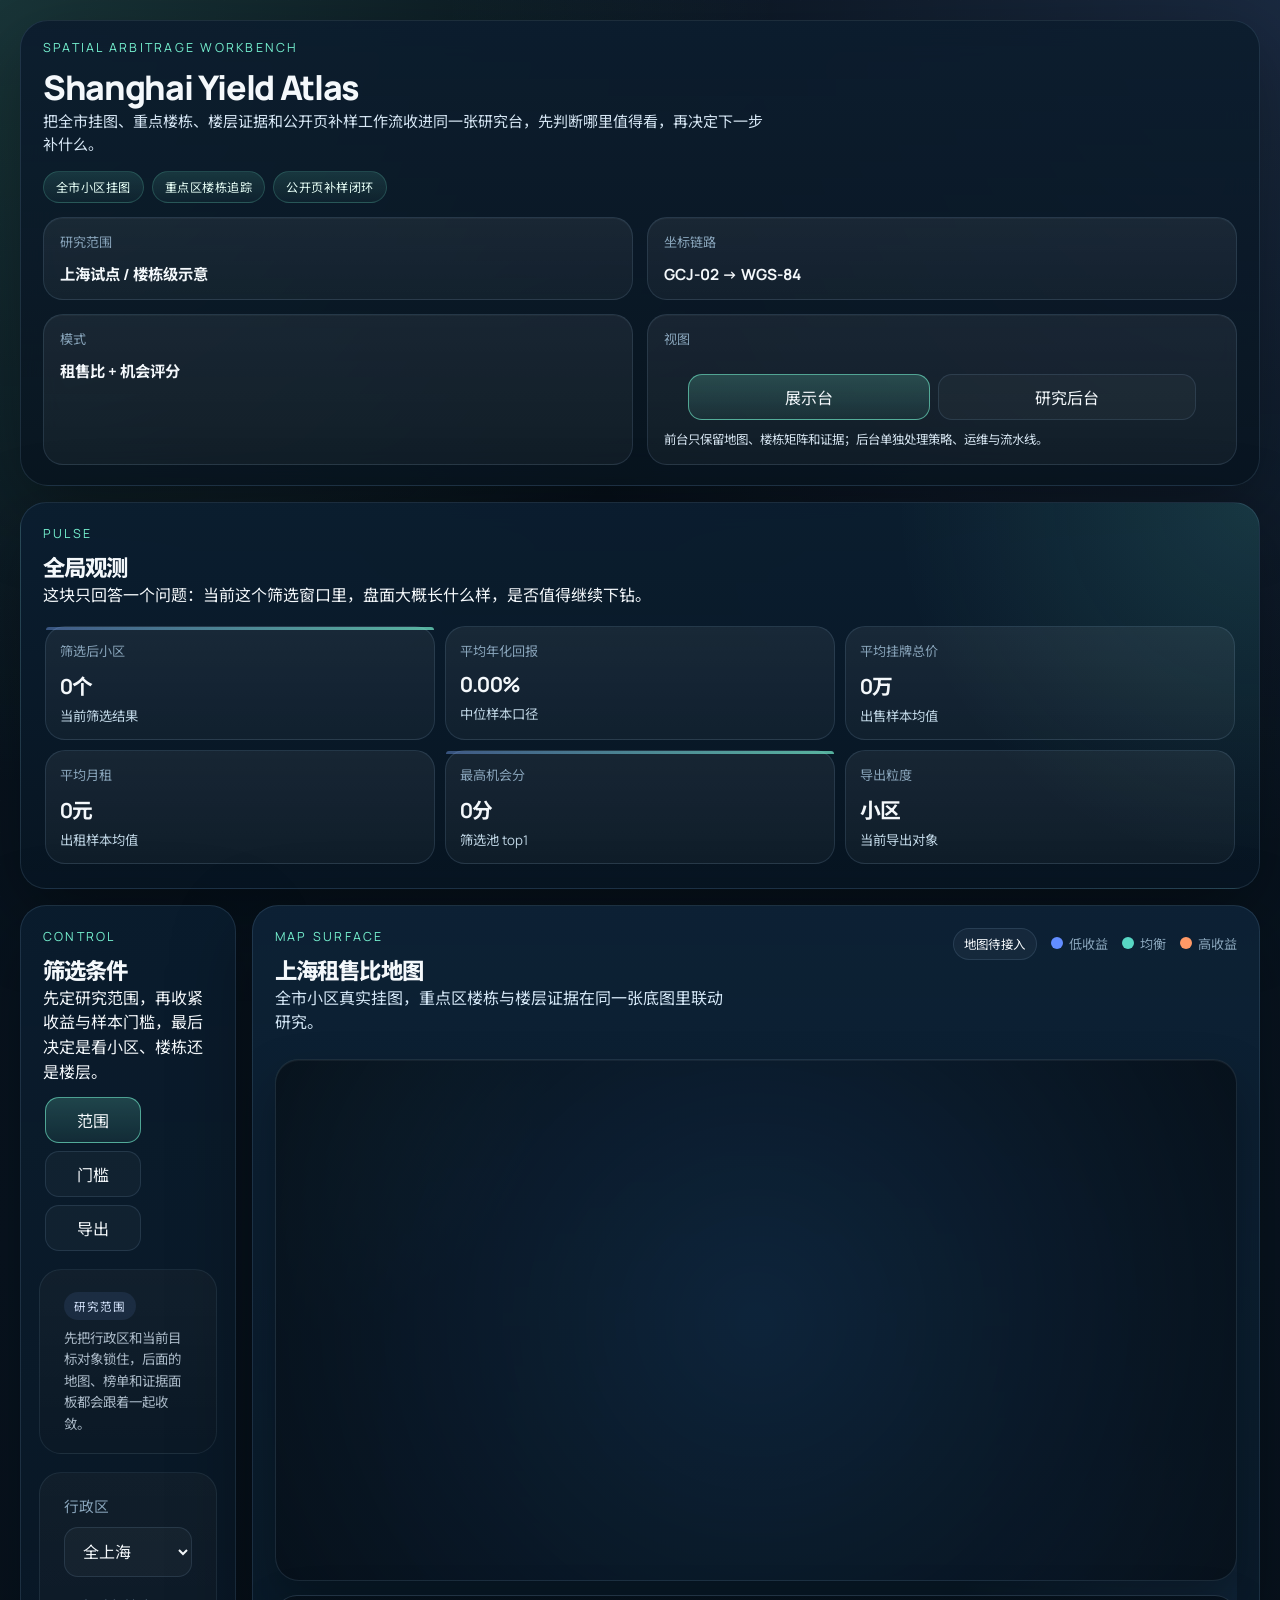
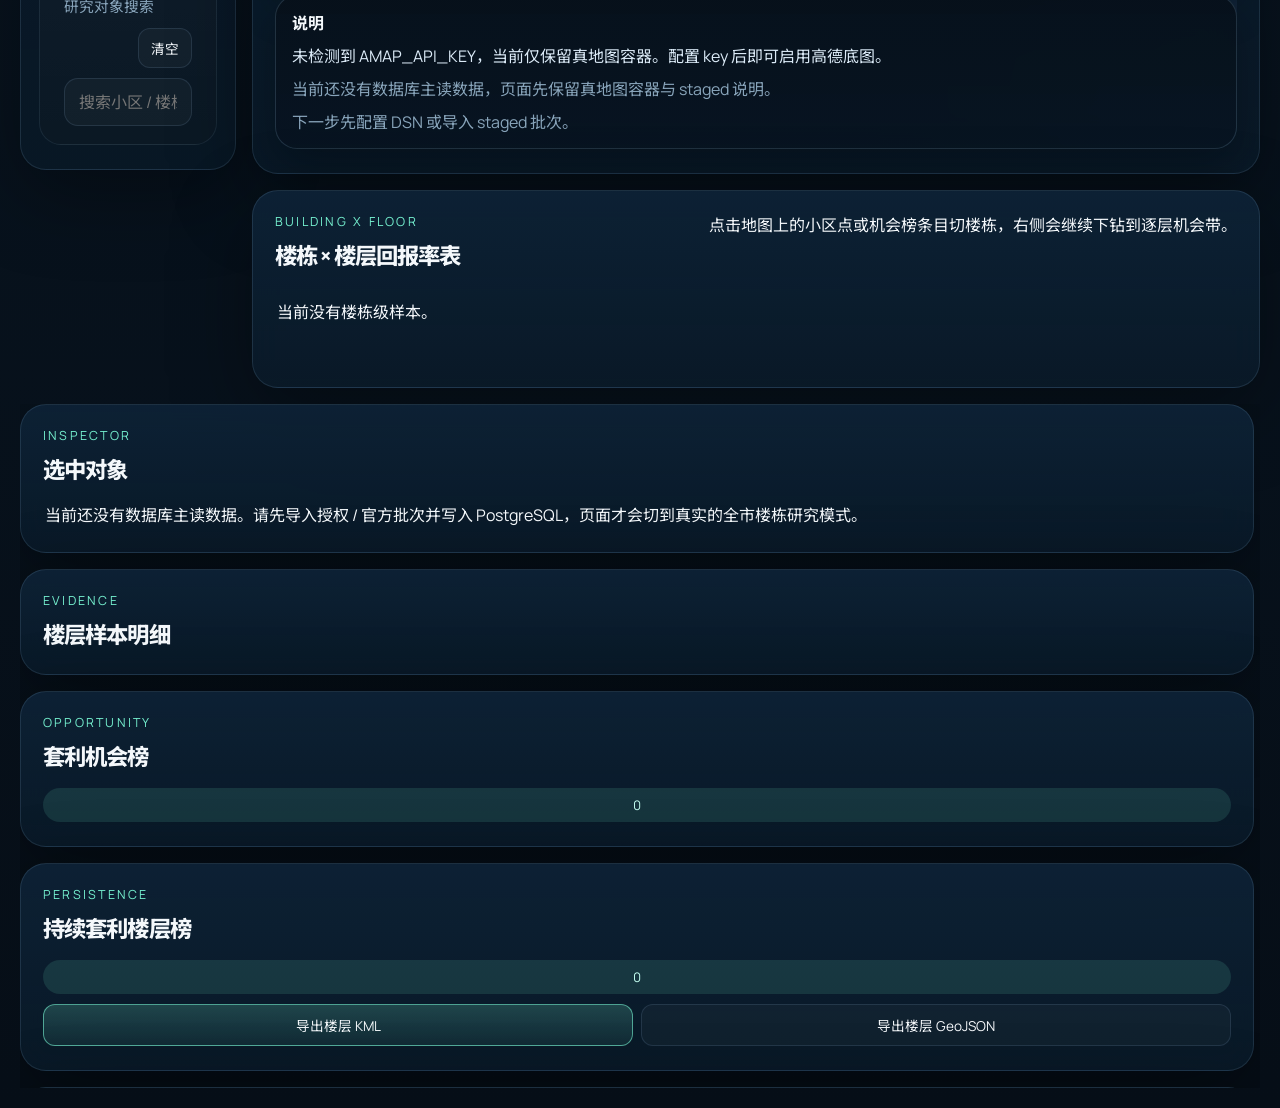
==== frontend/backstage/index.html @ 5b1e67d5 "Merge branch 'feature/phase-8i-data-mode-helpers'" ====
<!DOCTYPE html>
<html lang="zh-CN">
  <head>
    <meta charset="UTF-8" />
    <meta name="viewport" content="width=device-width, initial-scale=1.0" />
    <title>Shanghai Yield Atlas</title>
    <link rel="preconnect" href="https://fonts.googleapis.com" />
    <link rel="preconnect" href="https://fonts.gstatic.com" crossorigin />
    <link
      href="https://fonts.googleapis.com/css2?family=Manrope:wght@400;500;600;700;800&family=Noto+Sans+SC:wght@400;500;700&display=swap"
      rel="stylesheet"
    />
    <link rel="icon" href="/favicon.svg" type="image/svg+xml" />
    <link rel="stylesheet" href="./styles.css" />
  </head>
  <body>
    <div class="app-shell" id="appShell">
      <header class="topbar">
        <div class="topbar-copy">
          <p class="eyebrow">Spatial Arbitrage Workbench</p>
          <h1>Shanghai Yield Atlas</h1>
          <p class="helper-text topbar-lead">把全市挂图、重点楼栋、楼层证据和公开页补样工作流收进同一张研究台，先判断哪里值得看，再决定下一步补什么。</p>
          <div class="topbar-ribbon">
            <span class="topbar-tag">全市小区挂图</span>
            <span class="topbar-tag">重点区楼栋追踪</span>
            <span class="topbar-tag">公开页补样闭环</span>
          </div>
        </div>
        <div class="topbar-meta">
          <div>
            <span class="meta-label">研究范围</span>
            <strong>上海试点 / 楼栋级示意</strong>
          </div>
          <div>
            <span class="meta-label">坐标链路</span>
            <strong>GCJ-02 → WGS-84</strong>
          </div>
          <div>
            <span class="meta-label">模式</span>
            <strong>租售比 + 机会评分</strong>
          </div>
          <div class="topbar-mode-card">
            <span class="meta-label">视图</span>
            <div class="ops-tab-strip workspace-mode-switch" id="workspaceModeSwitch" role="tablist" aria-label="页面视图切换">
              <button type="button" class="segment ops-tab-button is-active" data-workspace-view="frontstage" role="tab" aria-selected="true">
                展示台
              </button>
              <button type="button" class="segment ops-tab-button" data-workspace-view="backstage" role="tab" aria-selected="false">
                研究后台
              </button>
            </div>
            <p class="workspace-mode-helper">前台只保留地图、楼栋矩阵和证据；后台单独处理策略、运维与流水线。</p>
          </div>
        </div>
      </header>

      <div id="globalFeedback" class="ops-feedback global-feedback" aria-live="polite" hidden></div>

      <section id="overviewBand" class="panel metric-strip overview-band">
        <div class="panel-heading">
          <p class="eyebrow">Pulse</p>
          <h2>全局观测</h2>
          <p class="helper-text">这块只回答一个问题：当前这个筛选窗口里，盘面大概长什么样，是否值得继续下钻。</p>
        </div>
        <div class="metric-grid" id="summaryGrid"></div>
      </section>

      <main id="frontstageWorkspace" class="workspace">
        <aside class="sidebar">
          <section class="panel filter-panel">
            <div class="panel-heading">
              <p class="eyebrow">Control</p>
              <h2>筛选条件</h2>
              <p class="helper-text">先定研究范围，再收紧收益与样本门槛，最后决定是看小区、楼栋还是楼层。</p>
            </div>

            <div class="ops-tab-strip filter-tab-strip" id="filterTabs" role="tablist" aria-label="筛选条件分组">
              <button type="button" class="segment ops-tab-button is-active" data-filter-tab="scope" role="tab" aria-selected="true">
                范围
              </button>
              <button type="button" class="segment ops-tab-button" data-filter-tab="threshold" role="tab" aria-selected="false">
                门槛
              </button>
              <button type="button" class="segment ops-tab-button" data-filter-tab="display" role="tab" aria-selected="false">
                导出
              </button>
            </div>

            <div class="filter-panel-content" data-filter-panel="scope">
              <div class="filter-group">
                <div class="filter-group-heading">
                  <span class="filter-group-label">研究范围</span>
                  <p>先把行政区和当前目标对象锁住，后面的地图、榜单和证据面板都会跟着一起收敛。</p>
                </div>
              </div>

              <div class="filter-group">
                <label class="field">
                  <span>行政区</span>
                  <select id="districtFilter" name="district_filter" aria-label="行政区筛选"></select>
                </label>

                <div class="field search-field">
                  <div class="field-header">
                    <span>研究对象搜索</span>
                    <button id="searchClearButton" type="button" class="action compact subtle search-clear">清空</button>
                  </div>
                  <input
                    id="researchSearchInput"
                    type="text"
                    name="research_search"
                    placeholder="搜索小区 / 楼栋 / 楼层 / 采样任务…"
                    autocomplete="off"
                    spellcheck="false"
                    role="combobox"
                    aria-haspopup="listbox"
                    aria-label="研究对象搜索"
                    aria-autocomplete="list"
                    aria-expanded="false"
                    aria-controls="researchSearchResults"
                  />
                  <div id="researchSearchResults" class="search-results" role="listbox" aria-label="研究对象搜索结果"></div>
                </div>
              </div>
            </div>

            <div class="filter-panel-content" data-filter-panel="threshold" hidden>
              <div class="filter-group">
                <div class="filter-group-heading">
                  <span class="filter-group-label">研究门槛</span>
                  <p>用收益、预算和样本量先把盘面压到值得研究的窗口，避免地图和榜单一开始就过载。</p>
                </div>

                <label class="field">
                  <div class="field-header">
                    <span>最低年化回报率</span>
                    <strong id="minYieldValue">0.0%</strong>
                  </div>
                  <input id="minYieldFilter" name="min_yield" type="range" min="0" max="5" step="0.1" value="0" />
                </label>

                <label class="field">
                  <div class="field-header">
                    <span>最高总价预算</span>
                    <strong id="maxBudgetValue">10000 万</strong>
                  </div>
                  <input id="maxBudgetFilter" name="max_budget" type="range" min="300" max="10000" step="50" value="10000" />
                </label>

                <label class="field">
                  <div class="field-header">
                    <span>最小样本量</span>
                    <strong id="minSamplesValue">1 套</strong>
                  </div>
                  <input id="minSamplesFilter" name="min_samples" type="range" min="1" max="60" step="1" value="1" />
                </label>
              </div>
            </div>

            <div class="filter-panel-content" data-filter-panel="display" hidden>
              <div class="filter-group">
                <div class="filter-group-heading">
                  <span class="filter-group-label">展示与导出</span>
                  <p>先切小区、楼栋、楼层粒度，再导出当前研究窗口里的对象给外部巡检或继续分析。</p>
                </div>

                <div class="field segmented">
                  <span>展示粒度</span>
                  <div class="segment-group" id="granularityGroup">
                    <button type="button" class="segment is-active" data-granularity="community" aria-pressed="true">小区</button>
                    <button type="button" class="segment" data-granularity="building" aria-pressed="false">楼栋</button>
                    <button type="button" class="segment" data-granularity="floor" aria-pressed="false">楼层</button>
                  </div>
                </div>

                <div class="action-row">
                  <button id="exportKmlButton" type="button" class="action primary">导出 KML 草稿</button>
                  <button id="exportGeoJsonButton" type="button" class="action">导出 GeoJSON</button>
                </div>
              </div>
            </div>
          </section>
        </aside>

        <section class="main-column">
          <section class="panel map-panel">
            <div class="panel-heading split">
              <div>
                <p class="eyebrow">Map Surface</p>
                <h2>上海租售比地图</h2>
                <p class="helper-text map-lead">全市小区真实挂图，重点区楼栋与楼层证据在同一张底图里联动研究。</p>
              </div>
              <div class="legend">
                <span id="mapModeBadge" class="map-mode-badge">地图初始化中</span>
                <span><i class="legend-chip low"></i>低收益</span>
                <span><i class="legend-chip mid"></i>均衡</span>
                <span><i class="legend-chip high"></i>高收益</span>
              </div>
            </div>

            <div class="map-frame">
              <div id="amapContainer" class="amap-container" role="region" aria-label="Amap live map" aria-describedby="mapNote" aria-busy="true"></div>
              <div id="mapWaypointBadge" class="map-waypoint-badge is-hidden" aria-live="polite"></div>

              <div class="floating-note" id="mapNote">
                <strong>说明</strong>
                <p>地图正在初始化高德底图，当前重点展示区级筛选、小区打点与楼栋下钻关系。</p>
              </div>
            </div>
          </section>

          <section class="panel matrix-panel">
            <div class="panel-heading split">
              <div>
                <p class="eyebrow">Building x Floor</p>
                <h2 id="matrixTitle">楼栋 × 楼层回报率表</h2>
              </div>
              <p class="helper-text">点击地图上的小区点或机会榜条目切楼栋，右侧会继续下钻到逐层机会带。</p>
            </div>
            <div id="matrixTable" class="matrix-table"></div>
          </section>
        </section>

        <aside class="inspector">
          <section class="panel detail-panel inspector-panel" data-inspector-panel="detail">
            <div class="panel-heading split">
              <div>
                <p class="eyebrow">Inspector</p>
                <h2>选中对象</h2>
              </div>
              <button
                type="button"
                class="panel-toggle"
                data-inspector-toggle="detail"
                aria-expanded="true"
                aria-controls="detailCard"
              >
                收起
              </button>
            </div>
            <div id="detailCard" class="detail-card panel-body"></div>
          </section>

          <section class="panel evidence-panel inspector-panel" data-inspector-panel="evidence">
            <div class="panel-heading split">
              <div>
                <p class="eyebrow">Evidence</p>
                <h2>楼层样本明细</h2>
              </div>
              <button
                type="button"
                class="panel-toggle"
                data-inspector-toggle="evidence"
                aria-expanded="false"
                aria-controls="floorEvidence"
              >
                展开
              </button>
            </div>
            <div id="floorEvidence" class="evidence-list panel-body"></div>
          </section>

          <section class="panel ranking-panel inspector-panel" data-inspector-panel="opportunity">
            <div class="panel-heading split">
              <div>
                <p class="eyebrow">Opportunity</p>
                <h2>套利机会榜</h2>
              </div>
              <div class="panel-heading-actions">
                <span id="rankingCount" class="badge"></span>
                <button
                  type="button"
                  class="panel-toggle"
                  data-inspector-toggle="opportunity"
                  aria-expanded="false"
                  aria-controls="rankingList"
                >
                  展开
                </button>
              </div>
            </div>
            <div id="rankingList" class="ranking-list panel-body"></div>
          </section>

          <section class="panel ranking-panel inspector-panel" data-inspector-panel="persistence">
            <div class="panel-heading split">
              <div>
                <p class="eyebrow">Persistence</p>
                <h2>持续套利楼层榜</h2>
              </div>
              <div class="panel-heading-actions">
                <span id="floorWatchlistCount" class="badge"></span>
                <div class="action-row compact">
                  <button id="exportFloorWatchlistKmlButton" type="button" class="action compact primary">导出楼层 KML</button>
                  <button id="exportFloorWatchlistGeoJsonButton" type="button" class="action compact">导出楼层 GeoJSON</button>
                </div>
                <button
                  type="button"
                  class="panel-toggle"
                  data-inspector-toggle="persistence"
                  aria-expanded="false"
                  aria-controls="floorWatchlist"
                >
                  展开
                </button>
              </div>
            </div>
            <div id="floorWatchlist" class="ranking-list panel-body"></div>
          </section>

          <section class="panel ranking-panel inspector-panel" data-inspector-panel="geo">
            <div class="panel-heading split">
              <div>
                <p class="eyebrow">Geo Ops</p>
                <h2>几何补采优先级榜</h2>
              </div>
              <div class="panel-heading-actions">
                <span id="geoTaskWatchlistCount" class="badge"></span>
                <div class="action-row compact">
                  <button id="exportGeoTaskWatchlistGeoJsonButton" type="button" class="action compact primary">导出补采 GeoJSON</button>
                  <button id="exportGeoTaskWatchlistCsvButton" type="button" class="action compact">导出补采 CSV</button>
                </div>
                <button
                  type="button"
                  class="panel-toggle"
                  data-inspector-toggle="geo"
                  aria-expanded="false"
                  aria-controls="geoTaskWatchlist"
                >
                  展开
                </button>
              </div>
            </div>
            <div id="geoTaskWatchlist" class="ranking-list panel-body"></div>
          </section>

          <section class="panel ranking-panel inspector-panel" data-inspector-panel="sampling">
            <div class="panel-heading split">
              <div>
                <p class="eyebrow">Sampling</p>
                <h2>公开页面采样任务包</h2>
              </div>
              <div class="panel-heading-actions">
                <span id="browserSamplingPackCount" class="badge"></span>
                <div class="action-row compact">
                  <button id="exportBrowserSamplingPackCsvButton" type="button" class="action compact primary">导出采样 CSV</button>
                </div>
                <button
                  type="button"
                  class="panel-toggle"
                  data-inspector-toggle="sampling"
                  aria-expanded="false"
                  aria-controls="browserSamplingPack"
                >
                  展开
                </button>
              </div>
            </div>
            <div id="browserSamplingPack" class="ranking-list panel-body"></div>
          </section>
        </aside>
      </main>

      <section id="backstageWorkspace" class="research-grid" hidden>
        <div class="research-backstage-controls">
          <div class="research-backstage-copy">
            <div class="research-section-label">研究后场</div>
            <p class="helper-text research-helper">这里现在是独立 backstage 视图，可以直接深链打开；前台展示页不再继续挂着整段后台内容。</p>
          </div>
          <div class="ops-tab-strip research-backstage-tabs" id="researchBackstageTabs" role="tablist" aria-label="研究后场模块">
            <button type="button" class="segment ops-tab-button is-active" data-research-backstage-tab="strategy" role="tab" aria-selected="true">
              策略
            </button>
            <button type="button" class="segment ops-tab-button" data-research-backstage-tab="operations" role="tab" aria-selected="false">
              Ops
            </button>
            <button type="button" class="segment ops-tab-button" data-research-backstage-tab="pipeline" role="tab" aria-selected="false">
              流水线
            </button>
            <button type="button" class="segment ops-tab-button" data-research-backstage-tab="schema" role="tab" aria-selected="false">
              存储
            </button>
          </div>
        </div>

        <section class="panel strategy-panel" data-research-panel="strategy">
          <div class="panel-heading">
            <p class="eyebrow">Stack</p>
            <h2>地图与数据策略</h2>
            <p class="helper-text research-helper">先看底层地图栈、坐标策略和数据接入优先级，再决定今天的研究动作落在哪条链路上。</p>
          </div>
          <div class="research-group">
            <div class="research-section-label">工作底座</div>
            <div id="strategyPanel" class="strategy-list"></div>
          </div>
          <div class="research-group">
            <div class="research-section-label">接入源</div>
            <div id="dataSourceList" class="source-list"></div>
          </div>
        </section>

          <section class="panel operations-panel" data-research-panel="operations" hidden>
            <div class="panel-heading">
              <p class="eyebrow">Ops</p>
              <h2>数据接入与地址标准化</h2>
              <p class="helper-text research-helper">这里是研究后场：先看系统状态，再决定是补主档、补样本、补几何，还是直接处理采样 attention。</p>
          </div>
          <div class="research-group">
            <div class="research-section-label">运行总览</div>
            <div id="opsSummary" class="ops-summary"></div>
          </div>
          <div class="research-group">
            <div class="research-section-label">批次与快照</div>
            <div class="ops-tab-strip" id="operationsHistoryTabs" role="tablist" aria-label="批次与快照类型">
              <button type="button" class="segment ops-tab-button is-active" data-ops-history-tab="reference" role="tab" aria-selected="true">
                Reference
              </button>
              <button type="button" class="segment ops-tab-button" data-ops-history-tab="import" role="tab" aria-selected="false">
                Import
              </button>
              <button type="button" class="segment ops-tab-button" data-ops-history-tab="metrics" role="tab" aria-selected="false">
                Metrics
              </button>
              <button type="button" class="segment ops-tab-button" data-ops-history-tab="geo" role="tab" aria-selected="false">
                Geo
              </button>
            </div>
            <div class="ops-tab-panel" data-ops-history-panel="reference">
              <div id="referenceRunList" class="import-run-list"></div>
            </div>
            <div class="ops-tab-panel" data-ops-history-panel="import" hidden>
              <div id="importRunList" class="import-run-list"></div>
            </div>
            <div class="ops-tab-panel" data-ops-history-panel="metrics" hidden>
              <div id="metricsRunList" class="import-run-list"></div>
            </div>
            <div class="ops-tab-panel" data-ops-history-panel="geo" hidden>
              <div id="geoAssetRunList" class="import-run-list"></div>
            </div>
          </div>
          <div class="research-group">
            <div class="research-section-label">运行细节</div>
            <div class="ops-tab-strip ops-tab-strip--subsection" id="operationsDetailTabs" role="tablist" aria-label="运行细节类型">
              <button type="button" class="segment ops-tab-button is-active" data-ops-detail-tab="geo" role="tab" aria-selected="true">
                Geo Detail
              </button>
              <button type="button" class="segment ops-tab-button" data-ops-detail-tab="import" role="tab" aria-selected="false">
                Import Detail
              </button>
              <button type="button" class="segment ops-tab-button" data-ops-detail-tab="sources" role="tab" aria-selected="false">
                Sources
              </button>
            </div>
            <div class="ops-tab-panel ops-tab-panel--detail" data-ops-detail-panel="geo">
              <div id="geoAssetRunDetail" class="import-run-detail"></div>
            </div>
            <div class="ops-tab-panel ops-tab-panel--detail" data-ops-detail-panel="import" hidden>
              <div id="importRunDetail" class="import-run-detail"></div>
            </div>
            <div class="ops-tab-panel ops-tab-panel--detail" data-ops-detail-panel="sources" hidden>
              <div id="sourceHealthList" class="source-list"></div>
            </div>
          </div>
          <div class="research-group">
            <div class="research-section-label">采样与质量</div>
            <div class="ops-tab-strip ops-tab-strip--subsection" id="operationsQualityTabs" role="tablist" aria-label="采样与质量类型">
              <button type="button" class="segment ops-tab-button is-active" data-ops-quality-tab="workbench" role="tab" aria-selected="true">
                Workbench
              </button>
              <button type="button" class="segment ops-tab-button" data-ops-quality-tab="coverage" role="tab" aria-selected="false">
                Coverage
              </button>
              <button type="button" class="segment ops-tab-button" data-ops-quality-tab="queue" role="tab" aria-selected="false">
                Review Queue
              </button>
              <button type="button" class="segment ops-tab-button" data-ops-quality-tab="anchor" role="tab" aria-selected="false">
                Anchor Watch
              </button>
            </div>
            <div class="ops-tab-panel ops-tab-panel--quality" data-ops-quality-panel="workbench">
              <div id="browserSamplingWorkbench" class="import-run-detail"></div>
            </div>
            <div class="ops-tab-panel ops-tab-panel--quality" data-ops-quality-panel="coverage" hidden>
              <div id="browserSamplingCoverageBoard" class="import-run-detail"></div>
            </div>
            <div class="ops-tab-panel ops-tab-panel--quality" data-ops-quality-panel="queue" hidden>
              <div id="addressQueueList" class="queue-list"></div>
            </div>
            <div class="ops-tab-panel ops-tab-panel--quality" data-ops-quality-panel="anchor" hidden>
              <div id="anchorWatchlist" class="queue-list"></div>
            </div>
          </div>
        </section>

        <section class="panel pipeline-panel" data-research-panel="pipeline" hidden>
          <div class="panel-heading">
            <p class="eyebrow">Architecture</p>
            <h2>采集与清洗链路</h2>
            <p class="helper-text research-helper">把“公开页采样 → 标准化 → 去重 → 空间挂载 → 指标快照”这条生产线压成一条可读的研究流水线。</p>
          </div>
          <div id="pipeline" class="pipeline"></div>
        </section>

        <section class="panel schema-panel" data-research-panel="schema" hidden>
          <div class="panel-heading">
            <p class="eyebrow">Storage</p>
            <h2>核心表设计</h2>
            <p class="helper-text research-helper">下面是持久层骨架，主要用来判断现在的研究信号最终该沉到哪张表里。</p>
          </div>
          <div id="schemaList" class="schema-list"></div>
        </section>
      </section>
    </div>

    <script src="./data/fallbacks.js"></script>
    <script src="./data/constants.js"></script>
    <script src="./data/dom.js"></script>
    <script src="./lib/format.js"></script>
    <script src="./lib/geometry.js"></script>
    <script src="./lib/util.js"></script>
    <script src="./lib/routing.js"></script>
    <script src="./lib/hydrate.js"></script>
    <script src="./lib/data-mode.js"></script>
    <script src="./lib/run-selection.js"></script>
    <script src="./lib/fallback-builders.js"></script>
    <script src="./app.js"></script>
  </body>
</html>
---- frontend/backstage/styles.css ----
:root {
  --bg: #07131f;
  --bg-soft: rgba(9, 23, 36, 0.78);
  --panel: rgba(10, 27, 42, 0.82);
  --panel-strong: rgba(13, 34, 54, 0.95);
  --line: rgba(151, 191, 226, 0.14);
  --line-strong: rgba(151, 191, 226, 0.26);
  --text: #f4f8fb;
  --muted: #88a4ba;
  --accent: #75f0cf;
  --accent-2: #7ca8ff;
  --warning: #ffbf69;
  --danger: #ff6b6b;
  --shadow: 0 24px 80px rgba(0, 0, 0, 0.34);
  --focus-ring: rgba(117, 240, 207, 0.95);
  color-scheme: dark;
}

* {
  box-sizing: border-box;
}

html,
body {
  margin: 0;
  min-height: 100%;
  background:
    radial-gradient(circle at top left, rgba(117, 240, 207, 0.16), transparent 26%),
    radial-gradient(circle at top right, rgba(124, 168, 255, 0.16), transparent 28%),
    linear-gradient(180deg, #07111b 0%, #081420 46%, #060e17 100%);
  color: var(--text);
  font-family: "Manrope", "Noto Sans SC", sans-serif;
}

body::before {
  position: fixed;
  inset: 0;
  background-image:
    linear-gradient(rgba(255, 255, 255, 0.02) 1px, transparent 1px),
    linear-gradient(90deg, rgba(255, 255, 255, 0.02) 1px, transparent 1px);
  background-size: 32px 32px;
  content: "";
  pointer-events: none;
  opacity: 0.35;
}

button,
input,
select,
textarea {
  font: inherit;
  -webkit-tap-highlight-color: rgba(117, 240, 207, 0.18);
}

button,
.segment,
.action,
.panel-toggle,
.search-result-item,
.floor-chip {
  touch-action: manipulation;
}

.app-shell {
  width: min(1680px, calc(100vw - 40px));
  margin: 20px auto;
}

.global-feedback {
  margin-top: 14px;
}

.topbar {
  display: grid;
  grid-template-columns: minmax(0, 1.52fr) repeat(4, minmax(136px, 0.38fr));
  align-items: stretch;
  gap: 14px;
  padding: 18px 22px 20px;
  border: 1px solid var(--line);
  border-radius: 28px;
  background: linear-gradient(180deg, rgba(12, 29, 46, 0.95), rgba(8, 20, 31, 0.84));
  backdrop-filter: blur(18px);
  box-shadow: var(--shadow);
}

.topbar-copy {
  display: flex;
  flex-direction: column;
  justify-content: center;
  min-width: 0;
  min-height: 146px;
}

.topbar h1,
.panel h2 {
  margin: 0;
  font-weight: 800;
  letter-spacing: -0.04em;
  text-wrap: balance;
}

.topbar h1 {
  font-size: clamp(1.92rem, 2.65vw, 3rem);
}

.topbar-lead {
  max-width: 720px;
  margin-top: 10px;
  color: #d7e7f5;
  font-size: 0.94rem;
  line-height: 1.62;
}

.topbar-ribbon {
  display: flex;
  flex-wrap: wrap;
  gap: 8px;
  margin-top: 14px;
}

.topbar-tag {
  display: inline-flex;
  align-items: center;
  min-height: 32px;
  padding: 0 12px;
  border: 1px solid rgba(117, 240, 207, 0.18);
  border-radius: 999px;
  background: linear-gradient(180deg, rgba(117, 240, 207, 0.13), rgba(117, 240, 207, 0.04));
  color: #e7fff7;
  font-size: 0.76rem;
  letter-spacing: 0.04em;
}

.eyebrow {
  margin: 0 0 8px;
  color: var(--accent);
  font-size: 0.78rem;
  letter-spacing: 0.18em;
  text-transform: uppercase;
}

.topbar-meta {
  display: contents;
}

.topbar-meta > div {
  display: flex;
  flex-direction: column;
  justify-content: flex-start;
  gap: 10px;
  min-width: 0;
  min-height: 102px;
  padding: 14px 16px;
  border: 1px solid rgba(151, 191, 226, 0.14);
  border-radius: 20px;
  background:
    linear-gradient(180deg, rgba(255, 255, 255, 0.045), rgba(255, 255, 255, 0.02)),
    rgba(255, 255, 255, 0.02);
  box-shadow: inset 0 1px 0 rgba(255, 255, 255, 0.03);
}

.topbar-mode-card {
  gap: 12px;
}

.topbar-meta > div strong {
  display: block;
  font-size: 0.96rem;
  line-height: 1.35;
}

.meta-label {
  display: block;
  margin-bottom: 4px;
  color: var(--muted);
  font-size: 0.82rem;
}

.workspace-mode-switch {
  padding: 0;
  gap: 8px;
}

.workspace-mode-switch .ops-tab-button {
  flex: 1 1 auto;
  min-height: 40px;
}

.workspace-mode-helper {
  margin: 0;
  color: #d5e4f0;
  font-size: 0.78rem;
  line-height: 1.55;
}

.overview-band {
  margin-top: 16px;
  padding-bottom: 24px;
}

.overview-band .panel-heading {
  padding-bottom: 0;
}

.overview-band .metric-grid {
  grid-template-columns: repeat(auto-fit, minmax(148px, 1fr));
}

.overview-band[hidden],
.workspace[hidden],
.research-grid[hidden] {
  display: none !important;
}

.workspace {
  display: grid;
  grid-template-columns: 228px minmax(0, 1fr) 312px;
  gap: 16px;
  margin-top: 16px;
  align-items: start;
}

.sidebar,
.inspector,
.main-column {
  display: flex;
  flex-direction: column;
  gap: 16px;
  min-width: 0;
}

.sidebar {
  position: static;
  height: auto;
  overflow: visible;
  padding-right: 0;
  gap: 0;
}

.inspector {
  position: static;
  height: auto;
  overflow: visible;
  padding-right: 0;
}

.panel {
  position: relative;
  border: 1px solid var(--line);
  border-radius: 26px;
  background: linear-gradient(180deg, var(--panel-strong), var(--panel));
  backdrop-filter: blur(16px);
  box-shadow: var(--shadow);
  overflow: visible;
}

.panel-heading {
  padding: 22px 22px 0;
}

.panel-heading.split {
  display: flex;
  justify-content: space-between;
  gap: 16px;
  align-items: flex-start;
  flex-wrap: wrap;
}

.panel-heading.split > * {
  min-width: 0;
}

.panel-heading-actions {
  display: flex;
  flex-direction: column;
  align-items: flex-end;
  gap: 10px;
  max-width: 100%;
}

.panel-heading h2 {
  font-size: 1.4rem;
}

.inspector-panel .panel-body {
  max-height: min(72vh, 980px);
  overflow: auto;
  padding-right: 6px;
  scrollbar-gutter: stable;
}

.inspector-panel.is-collapsed .panel-body {
  display: none;
}

.filter-panel,
.metric-strip,
.strategy-panel,
.operations-panel,
.detail-panel,
.evidence-panel,
.ranking-panel,
.pipeline-panel,
.schema-panel {
  padding-bottom: 24px;
}

.filter-panel {
  background:
    linear-gradient(180deg, rgba(10, 28, 45, 0.95), rgba(8, 23, 37, 0.88)),
    var(--panel);
}

.field {
  display: block;
  padding: 18px 24px 0;
  position: relative;
  z-index: 0;
}

.field.compact {
  padding: 12px 0 0;
}

.search-field {
  z-index: 12;
}

.search-field input[type="text"] {
  margin-top: 12px;
  padding-right: 44px;
}

.search-clear {
  margin-left: auto;
}

.search-results {
  position: absolute;
  left: 24px;
  right: 24px;
  top: calc(100% - 6px);
  display: none;
  z-index: 24;
  padding: 10px;
  border: 1px solid rgba(117, 240, 207, 0.18);
  border-radius: 18px;
  background:
    linear-gradient(180deg, rgba(8, 16, 24, 0.98), rgba(9, 18, 28, 0.96)),
    rgba(6, 12, 19, 0.94);
  box-shadow:
    0 24px 48px rgba(0, 0, 0, 0.38),
    0 0 0 1px rgba(124, 168, 255, 0.06);
  backdrop-filter: blur(18px);
  max-height: min(52vh, 420px);
  overflow: auto;
}

.search-results.is-open {
  display: grid;
  gap: 8px;
}

.search-result-item {
  width: 100%;
  display: grid;
  gap: 6px;
  padding: 12px 14px;
  text-align: left;
  border: 1px solid rgba(255, 255, 255, 0.06);
  border-radius: 14px;
  background: rgba(255, 255, 255, 0.03);
  color: var(--text);
  cursor: pointer;
  transition: border-color 180ms ease, background 180ms ease, transform 180ms ease;
}

.search-result-item:hover,
.search-result-item.is-active {
  transform: translateY(-1px);
  border-color: rgba(117, 240, 207, 0.36);
  background: linear-gradient(180deg, rgba(117, 240, 207, 0.14), rgba(117, 240, 207, 0.05));
}

.search-result-top {
  display: flex;
  align-items: center;
  justify-content: space-between;
  gap: 10px;
}

.search-result-top strong {
  font-size: 0.95rem;
  line-height: 1.35;
}

.search-result-item p {
  margin: 0;
  color: var(--muted);
  font-size: 0.84rem;
  line-height: 1.45;
}

.search-result-type {
  flex: 0 0 auto;
  padding: 4px 8px;
  border-radius: 999px;
  border: 1px solid rgba(124, 168, 255, 0.18);
  background: rgba(124, 168, 255, 0.08);
  color: rgba(216, 230, 255, 0.92);
  font-size: 0.72rem;
  letter-spacing: 0.04em;
}

.search-empty {
  padding: 14px 12px;
  border-radius: 14px;
  background: rgba(255, 255, 255, 0.025);
  color: var(--muted);
  font-size: 0.85rem;
  line-height: 1.5;
}

.action-row.compact {
  gap: 8px;
}

.action-row.compact .action.compact {
  padding: 10px 12px;
}

.field > span,
.field-header span {
  color: var(--muted);
  font-size: 0.92rem;
}

.field select,
.field input[type="range"] {
  width: 100%;
  margin-top: 10px;
}

.field input[type="text"],
.field textarea {
  width: 100%;
  margin-top: 10px;
  padding: 12px 14px;
  border: 1px solid var(--line);
  border-radius: 14px;
  background: rgba(255, 255, 255, 0.03);
  color: var(--text);
  font: inherit;
}

.field textarea {
  resize: vertical;
  min-height: 84px;
}

.filter-group {
  margin: 18px 18px 0;
  padding: 4px 0 18px;
  border: 1px solid rgba(151, 191, 226, 0.1);
  border-radius: 22px;
  background:
    linear-gradient(180deg, rgba(255, 255, 255, 0.04), rgba(255, 255, 255, 0.015)),
    rgba(5, 14, 22, 0.24);
}

.filter-group-heading {
  padding: 18px 24px 0;
}

.filter-group-heading p {
  margin: 8px 0 0;
  color: rgba(214, 230, 243, 0.78);
  font-size: 0.84rem;
  line-height: 1.6;
}

.filter-group-label {
  display: inline-flex;
  align-items: center;
  min-height: 28px;
  padding: 0 10px;
  border-radius: 999px;
  background: rgba(124, 168, 255, 0.1);
  color: #d8e7ff;
  font-size: 0.72rem;
  letter-spacing: 0.08em;
  text-transform: uppercase;
}

.field select {
  padding: 12px 14px;
  border: 1px solid var(--line);
  border-radius: 14px;
  background: rgba(255, 255, 255, 0.03);
  color: var(--text);
  position: relative;
  z-index: 2;
}

.field-header {
  display: flex;
  justify-content: space-between;
  gap: 12px;
  align-items: center;
  flex-wrap: wrap;
}

.field:focus-within,
.import-run-section:focus-within,
.work-order-toolbar:focus-within,
.section-actions:focus-within {
  z-index: 8;
}

@supports selector(.field:has(select:focus)) {
  .field:has(select:focus) {
    margin-bottom: clamp(120px, 18vh, 220px);
  }

  .field.compact:has(select:focus) {
    margin-bottom: clamp(140px, 20vh, 240px);
  }

  .work-order-toolbar:has(select:focus) {
    margin-bottom: clamp(120px, 18vh, 220px);
  }
}

input[type="range"] {
  appearance: none;
  height: 6px;
  border-radius: 999px;
  background: linear-gradient(90deg, rgba(124, 168, 255, 0.35), rgba(117, 240, 207, 0.55));
}

input[type="range"]::-webkit-slider-thumb {
  appearance: none;
  width: 18px;
  height: 18px;
  border: 2px solid #c9fff0;
  border-radius: 50%;
  background: #08111b;
  box-shadow: 0 0 0 6px rgba(117, 240, 207, 0.14);
}

.segmented {
  display: flex;
  flex-direction: column;
  gap: 10px;
}

.segment-group {
  display: grid;
  grid-template-columns: repeat(3, 1fr);
  gap: 8px;
}

.segment,
.action,
.panel-toggle {
  padding: 12px 14px;
  border: 1px solid var(--line);
  border-radius: 14px;
  background: rgba(255, 255, 255, 0.03);
  color: var(--text);
  cursor: pointer;
  transition: transform 180ms ease, border-color 180ms ease, background 180ms ease;
}

.segment:hover,
.action:hover,
.ranking-item:hover {
  transform: translateY(-2px);
}

.segment.is-active,
.action.primary {
  border-color: rgba(117, 240, 207, 0.6);
  background: linear-gradient(180deg, rgba(117, 240, 207, 0.2), rgba(117, 240, 207, 0.08));
}

.panel-toggle {
  display: none;
  min-width: 72px;
  padding: 10px 12px;
  font-size: 0.82rem;
  white-space: nowrap;
}

.segment:focus-visible,
.action:focus-visible,
.panel-toggle:focus-visible,
.search-result-item:focus-visible,
.ranking-item:focus-visible,
.floor-chip:focus-visible,
.field input[type="text"]:focus-visible,
.field textarea:focus-visible,
.field select:focus-visible,
input[type="range"]:focus-visible,
.matrix-table tbody tr[tabindex="0"]:focus-visible {
  outline: 2px solid var(--focus-ring);
  outline-offset: 3px;
}

.matrix-table tbody tr[tabindex="0"]:focus-visible td {
  background: rgba(117, 240, 207, 0.08);
}

.action-row {
  display: flex;
  gap: 10px;
  padding: 18px 24px 0;
  flex-wrap: wrap;
}

.filter-tab-strip {
  padding-top: 12px;
}

.filter-panel-content[hidden] {
  display: none;
}

.action {
  flex: 1;
}

.metric-strip {
  overflow: hidden;
  background:
    radial-gradient(circle at top right, rgba(117, 240, 207, 0.12), transparent 28%),
    linear-gradient(180deg, rgba(11, 30, 48, 0.95), rgba(8, 22, 35, 0.9));
}

.metric-grid {
  display: grid;
  grid-template-columns: repeat(2, minmax(0, 1fr));
  gap: 10px;
  padding: 18px 24px 0;
}

.metric {
  position: relative;
  padding: 14px;
  border: 1px solid var(--line);
  border-radius: 20px;
  background:
    linear-gradient(180deg, rgba(255, 255, 255, 0.045), rgba(255, 255, 255, 0.015)),
    rgba(255, 255, 255, 0.02);
}

.metric::before {
  position: absolute;
  inset: 0 auto auto 0;
  width: 100%;
  height: 3px;
  border-radius: 20px 20px 0 0;
  background: linear-gradient(90deg, rgba(124, 168, 255, 0.4), rgba(117, 240, 207, 0.7));
  content: "";
  opacity: 0;
}

.metric:first-child::before,
.metric:nth-child(5)::before {
  opacity: 1;
}

.metric-label {
  display: block;
  margin-bottom: 10px;
  color: var(--muted);
  font-size: 0.82rem;
}

.metric strong {
  display: block;
  font-size: 1.3rem;
  letter-spacing: -0.04em;
}

.metric:first-child strong {
  font-size: 1.3rem;
}

.metric.mini strong {
  font-size: 1.2rem;
}

.metric small {
  display: block;
  margin-top: 6px;
  color: #c0d6e5;
}

.map-panel,
.matrix-panel {
  padding-bottom: 24px;
}

.map-panel .panel-heading {
  padding-bottom: 8px;
}

.map-lead {
  max-width: 460px;
  margin-top: 8px;
  color: #d4e7f6;
}

.legend {
  display: flex;
  gap: 14px;
  align-items: center;
  flex-wrap: wrap;
  color: var(--muted);
  font-size: 0.82rem;
}

.map-mode-badge {
  display: inline-flex;
  align-items: center;
  padding: 6px 10px;
  border: 1px solid var(--line);
  border-radius: 999px;
  background: rgba(255, 255, 255, 0.04);
  color: var(--text);
  font-size: 0.78rem;
  letter-spacing: 0.04em;
  text-transform: uppercase;
}

.legend-chip {
  display: inline-block;
  width: 12px;
  height: 12px;
  margin-right: 6px;
  border-radius: 50%;
}

.legend-chip.low {
  background: #628dff;
}

.legend-chip.mid {
  background: #58d7c4;
}

.legend-chip.high {
  background: #ff9966;
}

.map-frame {
  position: relative;
  display: grid;
  gap: 14px;
  padding: 16px 22px 0;
  isolation: isolate;
  transition: transform 240ms ease, filter 240ms ease;
}

.map-frame::before {
  position: absolute;
  inset: 16px 22px 0;
  border-radius: 24px;
  background:
    radial-gradient(circle at top left, rgba(117, 240, 207, 0.14), transparent 24%),
    radial-gradient(circle at bottom right, rgba(124, 168, 255, 0.14), transparent 28%);
  content: "";
  pointer-events: none;
  z-index: 0;
  transition: opacity 220ms ease, transform 280ms ease, filter 280ms ease;
}

.amap-container {
  width: 100%;
  height: clamp(480px, 58vh, 560px);
  border: 1px solid var(--line);
  border-radius: 24px;
  overflow: hidden;
  background: radial-gradient(circle at center, rgba(22, 53, 87, 0.3), rgba(7, 17, 27, 0.95));
  box-shadow:
    inset 0 1px 0 rgba(255, 255, 255, 0.05),
    0 24px 54px rgba(0, 0, 0, 0.28);
  position: relative;
  z-index: 1;
  transition:
    box-shadow 240ms ease,
    border-color 240ms ease,
    filter 240ms ease,
    transform 240ms ease;
}

.amap-container.is-hidden {
  display: none;
}

.map-frame[data-granularity="community"]::before {
  opacity: 0.82;
}

.map-frame[data-granularity="building"]::before {
  opacity: 0.95;
  filter: saturate(1.06);
}

.map-frame[data-granularity="floor"]::before {
  opacity: 1;
  filter: saturate(1.1) brightness(1.04);
}

.amap-container[data-granularity="community"] {
  box-shadow:
    inset 0 1px 0 rgba(255, 255, 255, 0.05),
    0 22px 48px rgba(0, 0, 0, 0.26);
}

.amap-container[data-granularity="building"] {
  border-color: rgba(151, 191, 226, 0.2);
  box-shadow:
    inset 0 1px 0 rgba(255, 255, 255, 0.05),
    0 26px 56px rgba(0, 0, 0, 0.3),
    0 0 0 1px rgba(124, 168, 255, 0.06);
}

.amap-container[data-granularity="floor"] {
  border-color: rgba(117, 240, 207, 0.2);
  box-shadow:
    inset 0 1px 0 rgba(255, 255, 255, 0.05),
    0 30px 60px rgba(0, 0, 0, 0.32),
    0 0 0 1px rgba(117, 240, 207, 0.08);
}

.amap-info-window-shell {
  width: min(340px, calc(100vw - 56px));
  padding: 0 0 12px;
  font-family: "Manrope", "Noto Sans SC", sans-serif;
}

.amap-card {
  padding: 16px 16px 14px;
  border: 1px solid rgba(151, 191, 226, 0.2);
  border-radius: 22px;
  background:
    radial-gradient(circle at top right, rgba(117, 240, 207, 0.12), transparent 28%),
    linear-gradient(180deg, rgba(7, 18, 29, 0.96), rgba(9, 22, 35, 0.94));
  box-shadow:
    0 24px 48px rgba(0, 0, 0, 0.32),
    inset 0 1px 0 rgba(255, 255, 255, 0.05);
  color: var(--text);
}

.amap-card__kicker {
  margin: 0 0 8px;
  color: var(--accent);
  font-size: 0.72rem;
  font-weight: 700;
  letter-spacing: 0.12em;
  text-transform: uppercase;
}

.amap-card__title {
  margin: 0;
  font-size: 1.05rem;
  line-height: 1.35;
  letter-spacing: -0.03em;
}

.amap-card__subtitle {
  margin: 8px 0 0;
  color: #c5d7e6;
  font-size: 0.88rem;
  line-height: 1.5;
}

.amap-card__stats {
  display: grid;
  grid-template-columns: repeat(2, minmax(0, 1fr));
  gap: 10px;
  margin-top: 14px;
}

.amap-card__stat {
  padding: 11px 12px 10px;
  border: 1px solid rgba(151, 191, 226, 0.12);
  border-radius: 16px;
  background: rgba(255, 255, 255, 0.035);
}

.amap-card__stat-label {
  display: block;
  margin-bottom: 6px;
  color: var(--muted);
  font-size: 0.72rem;
  letter-spacing: 0.04em;
}

.amap-card__stat-value {
  display: block;
  font-size: 0.92rem;
  line-height: 1.35;
  color: var(--text);
}

.amap-card__stat--yield {
  border-color: rgba(117, 240, 207, 0.24);
  background: linear-gradient(180deg, rgba(117, 240, 207, 0.12), rgba(117, 240, 207, 0.03));
}

.amap-card__stat--score {
  border-color: rgba(124, 168, 255, 0.24);
  background: linear-gradient(180deg, rgba(124, 168, 255, 0.12), rgba(124, 168, 255, 0.03));
}

.amap-card__stat--warning {
  border-color: rgba(255, 209, 102, 0.26);
  background: linear-gradient(180deg, rgba(255, 209, 102, 0.12), rgba(255, 209, 102, 0.03));
}

.amap-card__note,
.amap-card__action,
.amap-card__footer {
  margin: 12px 0 0;
  color: #d5e2ee;
  font-size: 0.84rem;
  line-height: 1.6;
}

.amap-card__action {
  padding: 10px 12px 0;
  border-top: 1px dashed rgba(151, 191, 226, 0.16);
  color: #8cdcca;
}

.amap-card__footer {
  padding-top: 10px;
  border-top: 1px solid rgba(151, 191, 226, 0.12);
  color: #9fbbd0;
}

.amap-task-badge,
.amap-context-chip {
  display: inline-flex;
  align-items: center;
  gap: 7px;
  min-height: 28px;
  padding: 0 10px;
  border: 1px solid rgba(255, 255, 255, 0.08);
  border-radius: 999px;
  box-shadow: 0 12px 26px rgba(0, 0, 0, 0.28);
  backdrop-filter: blur(12px);
  pointer-events: none;
  white-space: nowrap;
}

.amap-task-badge {
  background: rgba(8, 18, 28, 0.9);
  color: var(--text);
}

.amap-task-badge__dot {
  width: 7px;
  height: 7px;
  border-radius: 50%;
  background: currentColor;
  box-shadow: 0 0 0 4px rgba(255, 255, 255, 0.08);
}

.amap-task-badge__text {
  font-size: 0.72rem;
  font-weight: 800;
  letter-spacing: 0.04em;
}

.amap-task-badge__count {
  display: inline-flex;
  align-items: center;
  justify-content: center;
  min-width: 18px;
  height: 18px;
  padding: 0 5px;
  border-radius: 999px;
  background: rgba(255, 255, 255, 0.1);
  font-size: 0.68rem;
  font-weight: 800;
}

.amap-task-badge--needs_capture {
  color: #ffb193;
  background: rgba(28, 14, 10, 0.92);
}

.amap-task-badge--in_progress {
  color: #bfd2ff;
  background: rgba(14, 22, 39, 0.92);
}

.amap-task-badge--needs_review {
  color: #ffe2a0;
  background: rgba(30, 23, 10, 0.94);
}

.amap-task-badge--resolved {
  color: #c8fff0;
  background: rgba(10, 28, 23, 0.94);
}

.amap-context-chip {
  min-height: 30px;
  padding: 0 12px;
  font-size: 0.74rem;
  font-weight: 800;
  letter-spacing: 0.04em;
  color: var(--text);
}

.amap-context-chip--yield {
  border-color: rgba(117, 240, 207, 0.24);
  background: linear-gradient(180deg, rgba(7, 18, 29, 0.94), rgba(9, 22, 35, 0.9));
  box-shadow: 0 12px 26px rgba(0, 0, 0, 0.28), 0 0 0 1px rgba(117, 240, 207, 0.08);
}

.amap-context-chip--pending {
  border-color: rgba(255, 209, 102, 0.34);
  background: linear-gradient(180deg, rgba(30, 23, 10, 0.95), rgba(23, 18, 9, 0.92));
  color: #fff3c8;
}

.amap-context-chip--sampling {
  border-color: rgba(255, 209, 102, 0.34);
  background:
    linear-gradient(180deg, rgba(34, 24, 8, 0.96), rgba(25, 18, 8, 0.92)),
    rgba(23, 18, 9, 0.92);
  color: #fff0c1;
}

.amap-context-chip--geo {
  border-color: rgba(255, 153, 102, 0.3);
  background:
    linear-gradient(180deg, rgba(34, 16, 11, 0.96), rgba(24, 13, 10, 0.92)),
    rgba(24, 13, 10, 0.9);
  color: #ffd7c9;
}

.amap-context-chip--district {
  min-height: 26px;
  padding: 0 10px;
  border-color: rgba(151, 191, 226, 0.14);
  background: rgba(7, 18, 29, 0.72);
  color: rgba(236, 244, 250, 0.92);
  box-shadow: 0 10px 20px rgba(0, 0, 0, 0.2);
}

.amap-context-chip--district-active {
  min-height: 28px;
  padding: 0 12px;
  border-color: rgba(255, 255, 255, 0.22);
  background:
    linear-gradient(180deg, rgba(124, 168, 255, 0.18), rgba(124, 168, 255, 0.06)),
    rgba(7, 18, 29, 0.88);
  color: #f5fbff;
  box-shadow:
    0 14px 26px rgba(0, 0, 0, 0.26),
    0 0 0 1px rgba(124, 168, 255, 0.08);
}

.map-frame.has-building-focus .floating-note {
  border-color: rgba(124, 168, 255, 0.24);
}

.map-frame.has-floor-focus .floating-note {
  border-color: rgba(117, 240, 207, 0.24);
}

.map-frame.has-waypoint-focus .floating-note {
  border-color: rgba(255, 209, 102, 0.24);
  box-shadow: 0 18px 46px rgba(0, 0, 0, 0.28), 0 0 0 1px rgba(255, 209, 102, 0.08);
}

.amap-container.has-waypoint-focus {
  box-shadow:
    inset 0 1px 0 rgba(255, 255, 255, 0.05),
    0 30px 60px rgba(0, 0, 0, 0.32),
    0 0 0 1px rgba(255, 209, 102, 0.08);
}

.map-frame.is-shifting {
  transform: translateY(-1px);
}

.map-frame.is-shifting::before {
  transform: scale(1.01);
}

.map-frame.is-granularity-shift::before {
  animation: mapGranularityPulse 520ms ease;
}

.amap-container.is-granularity-shift {
  animation: mapSurfaceSettle 520ms ease;
}

.map-frame.is-focus-shift::before {
  animation: mapFocusPulse 420ms ease;
}

.amap-container.is-focus-shift {
  animation: mapFocusSettle 420ms ease;
}

@keyframes pulse {
  0% {
    transform: scale(0.8);
    opacity: 0.18;
  }
  70% {
    transform: scale(1.25);
    opacity: 0;
  }
  100% {
    transform: scale(1.25);
    opacity: 0;
  }
}

@keyframes mapGranularityPulse {
  0% {
    opacity: 0.74;
    transform: scale(0.992);
  }
  50% {
    opacity: 1;
    transform: scale(1.016);
  }
  100% {
    opacity: 1;
    transform: scale(1);
  }
}

@keyframes mapSurfaceSettle {
  0% {
    transform: scale(0.992);
    filter: saturate(0.92) brightness(0.96);
  }
  55% {
    transform: scale(1.008);
    filter: saturate(1.04) brightness(1.03);
  }
  100% {
    transform: scale(1);
    filter: none;
  }
}

@keyframes mapFocusPulse {
  0% {
    opacity: 0.88;
  }
  50% {
    opacity: 1;
    filter: saturate(1.08);
  }
  100% {
    opacity: 1;
    filter: none;
  }
}

@keyframes mapFocusSettle {
  0% {
    transform: scale(0.996);
    filter: brightness(0.97);
  }
  55% {
    transform: scale(1.006);
    filter: brightness(1.03);
  }
  100% {
    transform: scale(1);
    filter: none;
  }
}

.floating-note {
  position: static;
  width: auto;
  padding: 14px 16px;
  border: 1px solid rgba(151, 191, 226, 0.18);
  border-radius: 22px;
  background:
    linear-gradient(180deg, rgba(6, 17, 27, 0.9), rgba(8, 21, 34, 0.82)),
    rgba(7, 18, 29, 0.8);
  color: var(--muted);
  backdrop-filter: blur(16px);
  box-shadow: 0 18px 46px rgba(0, 0, 0, 0.28);
  z-index: 2;
  transition: border-color 240ms ease, transform 240ms ease, box-shadow 240ms ease;
}

.floating-note strong {
  display: block;
  margin-bottom: 10px;
  color: var(--text);
  font-size: 1rem;
}

.floating-note p,
.helper-text,
.detail-card p,
.schema-row p {
  margin: 0;
  line-height: 1.55;
}

.floating-note p + p {
  margin-top: 8px;
}

.floating-note p:first-of-type {
  color: #dbeaf7;
}

.map-waypoint-badge {
  position: absolute;
  top: 30px;
  left: 34px;
  display: grid;
  gap: 4px;
  min-width: 220px;
  max-width: min(340px, calc(100% - 68px));
  padding: 13px 15px 12px;
  border: 1px solid rgba(255, 255, 255, 0.08);
  border-radius: 18px;
  background:
    linear-gradient(180deg, rgba(7, 18, 29, 0.94), rgba(9, 22, 35, 0.9)),
    rgba(7, 18, 29, 0.9);
  color: var(--text);
  box-shadow:
    0 16px 36px rgba(0, 0, 0, 0.28),
    inset 0 1px 0 rgba(255, 255, 255, 0.05);
  backdrop-filter: blur(14px);
  z-index: 3;
  opacity: 0;
  transform: translateY(-8px) scale(0.985);
  pointer-events: none;
  transition: opacity 180ms ease, transform 220ms ease, border-color 220ms ease, box-shadow 220ms ease;
}

.map-waypoint-badge.is-visible {
  opacity: 1;
  transform: translateY(0) scale(1);
}

.map-waypoint-badge.is-hidden {
  visibility: hidden;
}

.map-waypoint-badge__eyebrow {
  color: var(--muted);
  font-size: 0.68rem;
  font-weight: 800;
  letter-spacing: 0.11em;
  text-transform: uppercase;
}

.map-waypoint-badge strong {
  font-size: 0.95rem;
  line-height: 1.35;
}

.map-waypoint-badge__detail {
  color: #cfe0ed;
  font-size: 0.8rem;
  line-height: 1.45;
}

.map-waypoint-badge.tone-yield {
  border-color: rgba(117, 240, 207, 0.24);
  box-shadow:
    0 16px 36px rgba(0, 0, 0, 0.28),
    0 0 0 1px rgba(117, 240, 207, 0.08);
}

.map-waypoint-badge.tone-sampling {
  border-color: rgba(255, 209, 102, 0.28);
  box-shadow:
    0 16px 36px rgba(0, 0, 0, 0.28),
    0 0 0 1px rgba(255, 209, 102, 0.08);
}

.map-waypoint-badge.tone-geo {
  border-color: rgba(255, 153, 102, 0.28);
  box-shadow:
    0 16px 36px rgba(0, 0, 0, 0.28),
    0 0 0 1px rgba(255, 153, 102, 0.08);
}

.map-waypoint-badge.tone-district-active {
  border-color: rgba(124, 168, 255, 0.28);
  box-shadow:
    0 16px 36px rgba(0, 0, 0, 0.28),
    0 0 0 1px rgba(124, 168, 255, 0.08);
}

.matrix-table {
  padding: 12px 24px 24px;
}

.matrix-table table {
  width: 100%;
  border-collapse: collapse;
  border: 1px solid var(--line);
  border-radius: 18px;
  overflow: hidden;
}

.matrix-table th,
.matrix-table td {
  padding: 14px 16px;
  border-bottom: 1px solid var(--line);
  text-align: left;
}

.matrix-table th {
  color: var(--muted);
  font-size: 0.84rem;
  font-weight: 600;
  background: rgba(255, 255, 255, 0.03);
}

.matrix-table tbody tr {
  cursor: pointer;
  transition: background 180ms ease;
}

.matrix-table tbody tr:hover td {
  background: rgba(117, 240, 207, 0.04);
}

.matrix-table tbody tr.is-active td {
  background: rgba(117, 240, 207, 0.08);
}

.matrix-table tr:last-child td {
  border-bottom: none;
}

.metric strong,
.yield-chip,
.badge,
.source-pill,
.trace-status,
.detail-stat strong,
.detail-kpi strong,
.matrix-table td,
.matrix-table th {
  font-variant-numeric: tabular-nums;
}

.yield-chip {
  display: inline-flex;
  align-items: center;
  gap: 6px;
  padding: 6px 10px;
  border-radius: 999px;
  font-size: 0.82rem;
  font-weight: 700;
}

.yield-chip.high {
  background: rgba(255, 153, 102, 0.14);
  color: #ffc6a3;
}

.yield-chip.mid {
  background: rgba(117, 240, 207, 0.12);
  color: #b5ffed;
}

.yield-chip.low {
  background: rgba(124, 168, 255, 0.14);
  color: #cad9ff;
}

.detail-card {
  display: flex;
  flex-direction: column;
  gap: 18px;
  padding: 18px 24px 0;
}

.detail-origin-banner {
  display: grid;
  gap: 5px;
  padding: 14px 16px;
  border: 1px solid rgba(255, 255, 255, 0.08);
  border-radius: 18px;
  background:
    linear-gradient(180deg, rgba(7, 18, 29, 0.94), rgba(9, 22, 35, 0.9)),
    rgba(7, 18, 29, 0.92);
  box-shadow:
    0 14px 30px rgba(0, 0, 0, 0.22),
    inset 0 1px 0 rgba(255, 255, 255, 0.04);
}

.detail-origin-banner__eyebrow {
  color: var(--muted);
  font-size: 0.68rem;
  font-weight: 800;
  letter-spacing: 0.1em;
  text-transform: uppercase;
}

.detail-origin-banner strong {
  font-size: 0.98rem;
  line-height: 1.35;
}

.detail-origin-banner p {
  color: #cfdfeb;
  font-size: 0.82rem;
}

.detail-origin-banner.tone-yield {
  border-color: rgba(117, 240, 207, 0.22);
  box-shadow:
    0 14px 30px rgba(0, 0, 0, 0.22),
    0 0 0 1px rgba(117, 240, 207, 0.08);
}

.detail-origin-banner.tone-sampling {
  border-color: rgba(255, 209, 102, 0.24);
  box-shadow:
    0 14px 30px rgba(0, 0, 0, 0.22),
    0 0 0 1px rgba(255, 209, 102, 0.08);
}

.detail-origin-banner.tone-geo {
  border-color: rgba(255, 153, 102, 0.24);
  box-shadow:
    0 14px 30px rgba(0, 0, 0, 0.22),
    0 0 0 1px rgba(255, 153, 102, 0.08);
}

.detail-origin-banner.tone-district-active {
  border-color: rgba(124, 168, 255, 0.24);
  box-shadow:
    0 14px 30px rgba(0, 0, 0, 0.22),
    0 0 0 1px rgba(124, 168, 255, 0.08);
}

.detail-hero {
  display: grid;
  gap: 14px;
  padding: 16px;
  border: 1px solid rgba(117, 240, 207, 0.18);
  border-radius: 22px;
  background:
    linear-gradient(135deg, rgba(117, 240, 207, 0.1), transparent 42%),
    linear-gradient(180deg, rgba(255, 255, 255, 0.03), rgba(255, 255, 255, 0.015));
}

.detail-hero-copy {
  display: grid;
  gap: 10px;
}

.detail-insight {
  color: #d8e6f1;
}

.detail-kpi-strip {
  display: grid;
  grid-template-columns: repeat(3, minmax(0, 1fr));
  gap: 10px;
}

.detail-kpi {
  padding: 12px 14px;
  border: 1px solid rgba(151, 191, 226, 0.14);
  border-radius: 16px;
  background: rgba(6, 17, 27, 0.44);
}

.detail-kpi span {
  display: block;
  color: var(--muted);
  font-size: 0.76rem;
}

.detail-kpi strong {
  display: block;
  margin-top: 8px;
  font-size: 1.16rem;
  letter-spacing: -0.03em;
}

.detail-kpi small {
  display: block;
  margin-top: 8px;
  color: #c6d8e4;
}

.detail-meta-strip {
  display: flex;
  flex-wrap: wrap;
  gap: 8px;
}

.detail-title {
  display: flex;
  align-items: flex-start;
  justify-content: space-between;
  gap: 16px;
}

.detail-title strong {
  display: block;
  font-size: 1.5rem;
  letter-spacing: -0.04em;
}

.detail-subtitle {
  margin-top: 6px;
  color: var(--muted);
}

.badge {
  display: inline-flex;
  align-items: center;
  justify-content: center;
  min-width: 34px;
  height: 34px;
  padding: 0 10px;
  border-radius: 999px;
  background: rgba(117, 240, 207, 0.12);
  color: #c4fff2;
  font-size: 0.82rem;
}

.detail-stats {
  display: grid;
  grid-template-columns: repeat(2, minmax(0, 1fr));
  gap: 10px;
}

.detail-stats--secondary {
  padding-top: 0;
}

.detail-building {
  padding-top: 6px;
  border-top: 1px solid var(--line);
}

.detail-section-label {
  display: inline-flex;
  align-items: center;
  width: fit-content;
  margin-bottom: 12px;
  padding: 6px 10px;
  border-radius: 999px;
  background: rgba(124, 168, 255, 0.12);
  color: #d8e2ff;
  font-size: 0.74rem;
  letter-spacing: 0.06em;
  text-transform: uppercase;
}

.detail-breakdown,
.floor-focus-card,
.floor-ladder {
  padding-top: 6px;
}

.detail-stat {
  padding: 12px 14px;
  border: 1px solid var(--line);
  border-radius: 16px;
  background: rgba(255, 255, 255, 0.025);
}

.detail-stat span {
  display: block;
  margin-bottom: 6px;
  color: var(--muted);
  font-size: 0.78rem;
}

.detail-stat strong {
  font-size: 1.08rem;
}

.detail-breakdown-head,
.breakdown-top {
  display: flex;
  align-items: center;
  justify-content: space-between;
  gap: 12px;
}

.detail-breakdown-list {
  display: grid;
  gap: 10px;
  margin-top: 12px;
}

.anchor-manual-editor {
  display: grid;
  gap: 12px;
  margin-top: 12px;
  padding: 14px;
  border: 1px solid rgba(255, 209, 102, 0.28);
  border-radius: 18px;
  background: rgba(255, 209, 102, 0.05);
}

.anchor-manual-grid {
  display: grid;
  gap: 10px;
  margin-top: 10px;
  grid-template-columns: repeat(2, minmax(0, 1fr));
}

.anchor-input {
  display: grid;
  gap: 6px;
  font-size: 0.8rem;
  color: var(--muted);
}

.breakdown-item {
  padding: 12px 14px;
  border: 1px solid var(--line);
  border-radius: 16px;
  background: rgba(255, 255, 255, 0.025);
}

.breakdown-item p {
  margin-top: 8px;
  color: var(--muted);
  font-size: 0.84rem;
}

.breakdown-track {
  position: relative;
  height: 8px;
  margin-top: 10px;
  border-radius: 999px;
  background: rgba(255, 255, 255, 0.06);
  overflow: hidden;
}

.breakdown-track span {
  display: block;
  height: 100%;
  border-radius: inherit;
  background: linear-gradient(90deg, rgba(124, 168, 255, 0.7), rgba(117, 240, 207, 0.9));
}

.floor-focus-card {
  padding: 16px;
  border: 1px solid rgba(117, 240, 207, 0.22);
  border-radius: 20px;
  background: linear-gradient(180deg, rgba(117, 240, 207, 0.08), rgba(255, 255, 255, 0.025));
}

.floor-ladder-grid {
  display: grid;
  grid-template-columns: repeat(auto-fit, minmax(86px, 1fr));
  gap: 10px;
  margin-top: 12px;
}

.floor-chip {
  display: flex;
  flex-direction: column;
  align-items: flex-start;
  gap: 4px;
  padding: 10px 12px;
  border: 1px solid var(--line);
  border-radius: 16px;
  background: rgba(255, 255, 255, 0.025);
  color: var(--text);
  cursor: pointer;
  transition: transform 180ms ease, border-color 180ms ease, background 180ms ease;
}

.floor-chip:hover,
.floor-chip.is-active {
  transform: translateY(-2px);
  border-color: rgba(117, 240, 207, 0.48);
  background: rgba(117, 240, 207, 0.08);
}

.floor-chip span,
.floor-chip small {
  color: var(--muted);
}

.floor-chip strong {
  font-size: 0.94rem;
}

.ranking-list {
  display: flex;
  flex-direction: column;
  gap: 10px;
  padding: 18px 24px 0;
}

.ops-summary,
.evidence-list {
  display: grid;
  gap: 12px;
  padding: 18px 24px 0;
}

.ops-summary {
  grid-template-columns: repeat(2, minmax(0, 1fr));
}

.ops-summary > .ops-feedback {
  grid-column: 1 / -1;
}

.ops-overview-hero,
.ops-overview-card {
  border: 1px solid var(--line);
  border-radius: 22px;
  background:
    linear-gradient(180deg, rgba(17, 41, 64, 0.9), rgba(9, 24, 39, 0.88)),
    rgba(255, 255, 255, 0.02);
  box-shadow: inset 0 1px 0 rgba(255, 255, 255, 0.03);
}

.ops-overview-hero {
  display: grid;
  grid-template-columns: 1fr;
  gap: 12px;
  padding: 16px 18px;
  order: 1;
}

.ops-overview-head {
  display: grid;
  gap: 10px;
}

.ops-overview-head strong,
.ops-overview-card strong,
.ops-overview-action-block strong,
.ops-overview-stat strong {
  display: block;
  font-size: 1.4rem;
  line-height: 1.1;
  letter-spacing: -0.02em;
}

.ops-overview-head p,
.ops-overview-card p,
.ops-overview-action-block p,
.ops-overview-stat small,
.ops-overview-card small {
  margin: 0;
  color: #c7d8e9;
}

.ops-overview-kicker {
  display: inline-flex;
  align-items: center;
  width: fit-content;
  padding: 6px 10px;
  border-radius: 999px;
  background: rgba(124, 168, 255, 0.14);
  color: #cde4ff;
  font-size: 0.76rem;
  letter-spacing: 0.12em;
  text-transform: uppercase;
}

.ops-overview-stat-grid {
  display: grid;
  grid-template-columns: repeat(2, minmax(0, 1fr));
  gap: 10px;
}

.ops-overview-stat,
.ops-overview-card,
.ops-overview-action-block {
  display: grid;
  gap: 8px;
}

.ops-overview-stat {
  min-height: 0;
  padding: 14px;
  border: 1px solid rgba(124, 168, 255, 0.16);
  border-radius: 18px;
  background: rgba(7, 19, 31, 0.36);
}

.ops-overview-stat span,
.ops-overview-card span:not(.ops-overview-kicker),
.ops-overview-action-block span:not(.ops-overview-kicker) {
  color: var(--muted);
  font-size: 0.82rem;
}

.ops-overview-stat.tone-live {
  border-color: rgba(117, 240, 207, 0.26);
  background: linear-gradient(180deg, rgba(117, 240, 207, 0.08), rgba(124, 168, 255, 0.06));
}

.ops-overview-card {
  min-height: 0;
  align-content: start;
  padding: 16px 18px;
}

.ops-overview-card--action {
  padding: 16px 18px;
  order: 2;
}

.ops-overview-card--coverage {
  order: 3;
}

.ops-overview-card--sampling {
  order: 4;
}

.ops-overview-card--geo {
  order: 5;
}

.ops-overview-card--pipeline {
  order: 6;
}

.ops-overview-action-grid {
  display: grid;
  grid-template-columns: repeat(2, minmax(0, 1fr));
  gap: 12px;
}

.ops-overview-action-block {
  padding: 14px;
  border: 1px solid rgba(151, 191, 226, 0.14);
  border-radius: 18px;
  background: rgba(5, 15, 25, 0.28);
}

.ops-overview-button-row {
  grid-template-columns: repeat(2, minmax(0, 1fr));
}

.ops-overview-button-row .action {
  width: 100%;
}

.import-run-list,
.import-run-detail {
  display: grid;
  gap: 10px;
  padding: 18px 24px 0;
}

.ops-tab-strip {
  display: flex;
  flex-wrap: wrap;
  gap: 8px;
  padding: 12px 24px 0;
}

.ops-tab-strip--subsection {
  padding-top: 0;
}

.ops-tab-button {
  flex: 0 0 auto;
  min-width: 96px;
  padding: 10px 12px;
}

.ops-tab-panel {
  max-height: 440px;
  overflow: auto;
  padding-right: 6px;
  scrollbar-gutter: stable;
}

.ops-tab-panel--detail,
.ops-tab-panel--quality {
  max-height: min(72vh, 720px);
}

.ops-tab-panel[hidden] {
  display: none;
}

.queue-list {
  display: grid;
  gap: 10px;
  padding: 18px 24px 0;
}

.queue-list.compact {
  padding: 0;
}

.research-grid {
  display: grid;
  grid-template-columns: minmax(0, 1fr);
  gap: 16px;
  margin-top: 18px;
  align-items: start;
}

.research-backstage-controls {
  display: grid;
  gap: 10px;
  padding: 18px 22px;
  border: 1px solid var(--line);
  border-radius: 24px;
  background:
    linear-gradient(180deg, rgba(12, 27, 41, 0.92), rgba(8, 21, 33, 0.86)),
    rgba(255, 255, 255, 0.02);
  box-shadow: var(--shadow);
}

.research-backstage-copy {
  display: grid;
  gap: 8px;
}

.research-backstage-copy .research-section-label {
  margin: 0;
}

.research-backstage-tabs {
  padding: 0;
}

.research-grid .panel[hidden] {
  display: none;
}

.research-grid .panel.is-active-backstage {
  max-height: min(76vh, 960px);
  overflow: auto;
  padding-right: 6px;
  scrollbar-gutter: stable;
}

.strategy-panel,
.pipeline-panel,
.schema-panel {
  background:
    linear-gradient(180deg, rgba(11, 25, 39, 0.94), rgba(8, 19, 31, 0.86)),
    rgba(255, 255, 255, 0.02);
}

.operations-panel {
  background:
    linear-gradient(180deg, rgba(12, 27, 41, 0.96), rgba(8, 21, 33, 0.9)),
    rgba(255, 255, 255, 0.02);
}

.research-helper {
  max-width: 560px;
  margin-top: 8px;
  color: #d4e4f0;
}

.research-group {
  display: grid;
  gap: 10px;
  padding-top: 16px;
}

.research-section-label {
  display: inline-flex;
  align-items: center;
  width: fit-content;
  margin: 0 24px;
  padding: 6px 10px;
  border-radius: 999px;
  background: rgba(124, 168, 255, 0.12);
  color: #d8e2ff;
  font-size: 0.74rem;
  letter-spacing: 0.06em;
  text-transform: uppercase;
}

@media (max-width: 1500px) {
  .workspace {
    grid-template-columns: 220px minmax(0, 1fr) 296px;
  }

  .topbar {
    grid-template-columns: minmax(0, 1.38fr) repeat(4, minmax(118px, 0.38fr));
  }
}

.queue-item {
  padding: 12px 14px;
  border: 1px solid var(--line);
  border-radius: 16px;
  background: rgba(255, 255, 255, 0.025);
  cursor: pointer;
  transition: transform 180ms ease, border-color 180ms ease, background 180ms ease;
}

.queue-item:hover,
.import-run-card:hover {
  transform: translateY(-2px);
}

.queue-item.is-related {
  border-color: rgba(117, 240, 207, 0.4);
  background: rgba(117, 240, 207, 0.06);
}

.queue-item.is-imported {
  border-color: rgba(124, 168, 255, 0.35);
}

.import-run-card {
  padding: 14px 16px;
  border: 1px solid var(--line);
  border-radius: 18px;
  background: rgba(255, 255, 255, 0.025);
  cursor: pointer;
  transition: transform 180ms ease, border-color 180ms ease, background 180ms ease;
}

.import-run-card.is-active {
  border-color: rgba(117, 240, 207, 0.55);
  background: linear-gradient(180deg, rgba(117, 240, 207, 0.11), rgba(255, 255, 255, 0.03));
}

.import-run-metrics {
  display: flex;
  flex-wrap: wrap;
  gap: 8px;
  margin-top: 10px;
}

.comparison-strip {
  display: flex;
  flex-wrap: wrap;
  gap: 8px;
  margin-top: 12px;
}

.metric-action .action {
  margin-top: 12px;
  width: 100%;
}

.metric-action-buttons {
  display: grid;
  gap: 8px;
  margin-top: 12px;
}

.metric-action-buttons .action {
  margin-top: 0;
}

.import-run-section {
  padding: 14px 16px;
  border: 1px solid var(--line);
  border-radius: 18px;
  background: rgba(255, 255, 255, 0.025);
}

.section-actions {
  display: flex;
  flex-wrap: wrap;
  align-items: center;
  justify-content: flex-end;
  gap: 10px;
}

.import-run-section + .import-run-section {
  margin-top: 0;
}

.import-run-grid {
  display: grid;
  gap: 10px;
  margin-top: 12px;
  grid-template-columns: repeat(auto-fit, minmax(260px, 1fr));
}

.work-order-toolbar {
  display: grid;
  gap: 12px;
  margin-top: 12px;
  grid-template-columns: repeat(auto-fit, minmax(180px, 1fr));
  align-items: end;
}

.work-order-toolbar .field.compact {
  padding: 0;
}

.work-order-actions {
  align-self: end;
  justify-content: flex-end;
}

.import-run-evidence {
  padding: 12px 14px;
  border: 1px solid var(--line);
  border-radius: 16px;
  background: rgba(255, 255, 255, 0.02);
  cursor: pointer;
  transition: transform 180ms ease, border-color 180ms ease, background 180ms ease;
}

.import-run-evidence:hover {
  transform: translateY(-2px);
  border-color: rgba(117, 240, 207, 0.35);
}

.ops-feedback {
  padding: 12px 14px;
  border: 1px solid var(--line);
  border-radius: 16px;
  background: rgba(255, 255, 255, 0.025);
  color: var(--text);
}

.ops-feedback.success {
  border-color: rgba(117, 240, 207, 0.38);
  background: rgba(117, 240, 207, 0.08);
}

.ops-feedback.error {
  border-color: rgba(255, 107, 107, 0.35);
  background: rgba(255, 107, 107, 0.08);
}

.ops-feedback.info {
  border-color: rgba(124, 168, 255, 0.3);
  background: rgba(124, 168, 255, 0.08);
  color: #dce6ff;
}

.action.compact {
  flex: 0 0 auto;
  width: auto;
  min-height: 40px;
  padding: 9px 12px;
  border-radius: 12px;
  font-size: 0.85rem;
}

.action:disabled {
  opacity: 0.55;
  cursor: not-allowed;
  transform: none;
}

.action[aria-busy="true"],
.panel-toggle[aria-busy="true"] {
  border-color: rgba(117, 240, 207, 0.52);
  background: linear-gradient(180deg, rgba(117, 240, 207, 0.12), rgba(117, 240, 207, 0.04));
}

.queue-item-footer {
  display: flex;
  justify-content: flex-end;
  margin-top: 10px;
  flex-wrap: wrap;
  gap: 8px;
}

.anchor-action-row {
  gap: 8px;
  flex-wrap: wrap;
}

.browser-task-actions {
  margin-top: 12px;
}

.browser-capture-panel {
  display: grid;
  gap: 16px;
  background:
    linear-gradient(180deg, rgba(10, 24, 37, 0.88), rgba(8, 18, 29, 0.86)),
    rgba(255, 255, 255, 0.02);
}

.browser-post-submit-relay {
  display: grid;
  gap: 10px;
  border-color: rgba(117, 240, 207, 0.4);
  background:
    linear-gradient(135deg, rgba(117, 240, 207, 0.12), rgba(124, 168, 255, 0.08) 58%, rgba(255, 255, 255, 0.02)),
    rgba(255, 255, 255, 0.03);
}

.browser-post-submit-relay p,
.browser-post-submit-relay small {
  margin: 0;
}

.browser-review-relay {
  border-color: rgba(255, 210, 126, 0.38);
  background:
    linear-gradient(135deg, rgba(255, 210, 126, 0.12), rgba(124, 168, 255, 0.08) 58%, rgba(255, 255, 255, 0.02)),
    rgba(255, 255, 255, 0.03);
}

.browser-review-inbox-panel {
  border-color: rgba(255, 210, 126, 0.24);
  background:
    linear-gradient(180deg, rgba(255, 210, 126, 0.08), rgba(255, 255, 255, 0.02)),
    rgba(255, 255, 255, 0.02);
}

.browser-review-inbox-item {
  border-color: rgba(255, 210, 126, 0.22);
}

.browser-review-batch-toolbar {
  align-items: center;
  margin-top: 12px;
}

.browser-review-item-heading {
  display: inline-flex;
  align-items: center;
  gap: 10px;
  min-width: 0;
}

.browser-review-select {
  display: inline-flex;
  align-items: center;
  gap: 8px;
  cursor: pointer;
  min-width: 0;
}

.browser-review-select input[type="checkbox"] {
  margin: 0;
}

.browser-review-select span {
  overflow-wrap: anywhere;
}

.browser-review-history {
  display: grid;
  gap: 12px;
  margin-top: 12px;
}

.browser-review-history summary {
  cursor: pointer;
  color: rgba(241, 246, 255, 0.88);
  font-size: 0.92rem;
}

.browser-review-history-grid {
  margin-top: 10px;
}

.capture-workbench-hero {
  display: grid;
  grid-template-columns: minmax(0, 1.25fr) minmax(260px, 0.75fr);
  gap: 16px;
  padding: 16px;
  border: 1px solid rgba(117, 240, 207, 0.16);
  border-radius: 20px;
  background:
    linear-gradient(135deg, rgba(117, 240, 207, 0.12), transparent 38%),
    linear-gradient(180deg, rgba(255, 255, 255, 0.03), rgba(255, 255, 255, 0.015));
}

.capture-workbench-copy {
  display: grid;
  gap: 10px;
}

.capture-task-label {
  margin: 0;
  font-size: 1.08rem;
  line-height: 1.45;
  color: #f4f8fb;
}

.capture-task-brief {
  display: block;
  color: #d2e2ef;
  line-height: 1.65;
}

.capture-workbench-kpis {
  display: grid;
  grid-template-columns: repeat(3, minmax(0, 1fr));
  gap: 10px;
}

.capture-kpi {
  padding: 14px 14px 12px;
  border: 1px solid rgba(151, 191, 226, 0.12);
  border-radius: 16px;
  background: rgba(5, 16, 25, 0.48);
}

.capture-kpi span {
  display: block;
  color: var(--muted);
  font-size: 0.76rem;
}

.capture-kpi strong {
  display: block;
  margin-top: 10px;
  font-size: 1.18rem;
  letter-spacing: -0.03em;
}

.capture-kpi small {
  display: block;
  margin-top: 8px;
  color: #c6d8e4;
}

.capture-meta-strip {
  margin-top: -4px;
}

.capture-workbench-layout {
  display: grid;
  grid-template-columns: minmax(0, 1.05fr) minmax(320px, 0.95fr);
  gap: 16px;
}

.capture-form-column,
.capture-side-column {
  display: grid;
  gap: 14px;
}

.browser-capture-grid {
  display: grid;
  gap: 14px;
  grid-template-columns: repeat(auto-fit, minmax(260px, 1fr));
}

.browser-capture-card {
  padding: 14px 16px;
  border: 1px solid var(--line);
  border-radius: 18px;
  background: linear-gradient(180deg, rgba(255, 255, 255, 0.03), rgba(255, 255, 255, 0.018));
}

.browser-capture-card .field:first-of-type {
  padding-top: 10px;
}

.browser-capture-card .field.compact {
  padding-inline: 0;
}

.browser-capture-footer {
  gap: 10px;
  flex-wrap: wrap;
  padding-top: 0;
}

.capture-query-row {
  padding-inline: 0;
  padding-top: 0;
}

.browser-task-queue-panel {
  display: grid;
  gap: 12px;
  border-color: rgba(124, 168, 255, 0.18);
  background:
    linear-gradient(180deg, rgba(124, 168, 255, 0.08), rgba(255, 255, 255, 0.02)),
    rgba(255, 255, 255, 0.02);
}

.browser-task-queue {
  display: grid;
  gap: 10px;
}

.browser-task-queue-item {
  padding: 12px 14px;
  border: 1px solid var(--line);
  border-radius: 18px;
  background: rgba(255, 255, 255, 0.02);
  cursor: pointer;
  transition: transform 180ms ease, border-color 180ms ease, background 180ms ease;
}

.browser-task-queue-item:hover,
.browser-task-queue-item.is-active {
  transform: translateY(-2px);
  border-color: rgba(117, 240, 207, 0.42);
  background: rgba(117, 240, 207, 0.08);
}

.coverage-subsection {
  background: rgba(255, 255, 255, 0.018);
}

.coverage-grid {
  display: grid;
  gap: 10px;
  margin-top: 12px;
  grid-template-columns: repeat(auto-fit, minmax(240px, 1fr));
}

.coverage-grid--district {
  grid-template-columns: repeat(auto-fit, minmax(220px, 1fr));
}

.coverage-card {
  display: grid;
  gap: 10px;
}

.coverage-progress {
  width: 100%;
  height: 10px;
  border-radius: 999px;
  background: rgba(255, 255, 255, 0.06);
  overflow: hidden;
}

.coverage-progress-fill {
  height: 100%;
  border-radius: inherit;
  background: linear-gradient(90deg, rgba(117, 240, 207, 0.72), rgba(124, 168, 255, 0.9));
  box-shadow: 0 0 20px rgba(117, 240, 207, 0.16);
}

.queue-item p,
.trace-item p,
.evidence-address {
  margin: 8px 0 0;
  color: var(--muted);
  line-height: 1.5;
}

.queue-item small {
  display: block;
  margin-top: 8px;
  color: #c0d6e5;
}

.evidence-summary,
.trace-panel {
  padding: 16px;
  border: 1px solid var(--line);
  border-radius: 20px;
  background: rgba(255, 255, 255, 0.025);
}

.evidence-section {
  display: grid;
  gap: 12px;
}

.evidence-card-grid,
.trace-list {
  display: grid;
  gap: 10px;
}

.history-summary {
  margin-top: 12px;
}

.history-timeline {
  display: grid;
  gap: 10px;
  margin-top: 14px;
}

.history-card {
  padding: 14px 16px;
  border: 1px solid var(--line);
  border-radius: 18px;
  background: rgba(255, 255, 255, 0.02);
}

.history-card.is-active {
  border-color: rgba(117, 240, 207, 0.45);
  background: linear-gradient(180deg, rgba(117, 240, 207, 0.1), rgba(255, 255, 255, 0.02));
}

.evidence-card {
  padding: 14px 16px;
  border: 1px solid var(--line);
  border-radius: 18px;
  background: rgba(255, 255, 255, 0.02);
}

.evidence-meta,
.evidence-pricing {
  display: flex;
  flex-wrap: wrap;
  gap: 10px 12px;
  margin-top: 10px;
}

.evidence-meta span {
  color: var(--muted);
  font-size: 0.82rem;
}

.evidence-pricing > div {
  min-width: 120px;
}

.evidence-pricing span {
  display: block;
  color: var(--muted);
  font-size: 0.76rem;
}

.evidence-pricing strong {
  display: block;
  margin-top: 4px;
  font-size: 1rem;
}

.evidence-pricing small {
  display: block;
  margin-top: 4px;
  color: #c0d6e5;
}

.trace-item {
  padding: 12px 14px;
  border: 1px solid var(--line);
  border-radius: 16px;
  background: rgba(255, 255, 255, 0.02);
}

.trace-status {
  display: inline-flex;
  align-items: center;
  padding: 4px 8px;
  border-radius: 999px;
  font-size: 0.75rem;
  color: var(--text);
  background: rgba(124, 168, 255, 0.14);
}

.trace-status.done,
.trace-status.online,
.trace-status.resolved {
  background: rgba(117, 240, 207, 0.16);
  color: #bffcef;
}

.trace-status.review,
.trace-status.needs_review,
.trace-status.needs_capture,
.trace-status.partner_negotiation {
  background: rgba(255, 191, 105, 0.18);
  color: #ffd9a8;
}

.trace-status.matching,
.trace-status.ready_for_integration,
.trace-status.scheduled,
.trace-status.assigned {
  background: rgba(124, 168, 255, 0.16);
  color: #d8e2ff;
}

.trace-status.improved,
.trace-status.new,
.trace-status.captured,
.trace-status.in_progress {
  background: rgba(117, 240, 207, 0.16);
  color: #bffcef;
}

.trace-status.delivered {
  background: rgba(255, 191, 105, 0.18);
  color: #ffd9a8;
}

.trace-status.closed {
  background: rgba(255, 255, 255, 0.08);
  color: #c7d4dc;
}

.trace-status.changed {
  background: rgba(124, 168, 255, 0.16);
  color: #d8e2ff;
}

.trace-status.critical {
  background: rgba(255, 107, 107, 0.16);
  color: #ffd1d1;
}

.trace-status.high {
  background: rgba(255, 191, 105, 0.2);
  color: #ffe1b8;
}

.trace-status.medium {
  background: rgba(124, 168, 255, 0.16);
  color: #d8e2ff;
}

.trace-status.low {
  background: rgba(255, 255, 255, 0.08);
  color: #c7d4dc;
}

.trace-status.deteriorated {
  background: rgba(255, 107, 107, 0.14);
  color: #ffd1d1;
}

.trace-status.removed {
  background: rgba(255, 107, 107, 0.14);
  color: #ffd1d1;
}

.trace-status.stable {
  background: rgba(124, 168, 255, 0.16);
  color: #d8e2ff;
}

.ranking-item {
  padding: 14px 16px;
  border: 1px solid var(--line);
  border-radius: 18px;
  background: rgba(255, 255, 255, 0.025);
  cursor: pointer;
  transition: transform 180ms ease, border-color 180ms ease, background 180ms ease;
}

.ranking-item[role="button"],
.ranking-item[tabindex="0"] {
  user-select: none;
}

.ranking-item.is-active {
  border-color: rgba(117, 240, 207, 0.55);
  background: linear-gradient(180deg, rgba(117, 240, 207, 0.11), rgba(255, 255, 255, 0.03));
}

.ranking-item.is-top-tier {
  border-color: rgba(117, 240, 207, 0.2);
  background:
    linear-gradient(135deg, rgba(117, 240, 207, 0.08), transparent 52%),
    linear-gradient(180deg, rgba(255, 255, 255, 0.03), rgba(255, 255, 255, 0.02));
}

.ranking-item.geo-task {
  border-color: rgba(255, 179, 71, 0.24);
  background: linear-gradient(180deg, rgba(255, 179, 71, 0.09), rgba(255, 255, 255, 0.02));
}

.work-order-card {
  border-color: rgba(124, 168, 255, 0.28);
  background: linear-gradient(180deg, rgba(124, 168, 255, 0.08), rgba(255, 255, 255, 0.02));
}

.ranking-title,
.ranking-meta {
  display: flex;
  justify-content: space-between;
  gap: 14px;
  align-items: center;
}

.ranking-title strong {
  font-size: 1rem;
}

.ranking-meta {
  margin-top: 10px;
  color: var(--muted);
  font-size: 0.82rem;
}

.ranking-note {
  display: block;
  margin-top: 10px;
  color: var(--muted);
  line-height: 1.55;
}

.ranking-item.browser-task {
  border-color: rgba(117, 240, 207, 0.2);
  background: linear-gradient(180deg, rgba(117, 240, 207, 0.06), rgba(255, 255, 255, 0.02));
}

.ranking-item.browser-task .source-pill {
  background: rgba(117, 240, 207, 0.1);
  color: #ddfff4;
}

#browserSamplingCoverageBoard .import-run-section:first-child {
  background:
    linear-gradient(180deg, rgba(255, 255, 255, 0.03), rgba(255, 255, 255, 0.015)),
    rgba(255, 255, 255, 0.02);
}

.pipeline,
.schema-list,
.strategy-list,
.source-list {
  display: grid;
  gap: 12px;
  padding: 18px 24px 0;
}

.pipeline-step,
.schema-row,
.strategy-item,
.source-item {
  padding: 15px 16px;
  border: 1px solid var(--line);
  border-radius: 18px;
  background: rgba(255, 255, 255, 0.025);
}

.pipeline-step strong,
.schema-row strong,
.strategy-item strong,
.source-item strong {
  display: block;
  margin-bottom: 8px;
}

.pipeline-step small,
.schema-row small,
.strategy-item small,
.source-item small {
  display: block;
  margin-top: 10px;
  color: var(--muted);
}

.strategy-kicker {
  display: inline-flex;
  align-items: center;
  gap: 6px;
  margin-bottom: 8px;
  color: var(--accent);
  font-size: 0.78rem;
  letter-spacing: 0.08em;
  text-transform: uppercase;
}

.source-meta {
  display: flex;
  flex-wrap: wrap;
  gap: 8px;
  margin-top: 10px;
}

.source-pill {
  display: inline-flex;
  align-items: center;
  padding: 5px 9px;
  border-radius: 999px;
  background: rgba(124, 168, 255, 0.12);
  color: #d8e2ff;
  font-size: 0.74rem;
}

.source-hint {
  margin: 10px 0 0;
  color: #dfeaf2;
  line-height: 1.55;
}

.source-actions {
  display: flex;
  flex-wrap: wrap;
  gap: 8px;
  margin-top: 12px;
}

.source-actions.compact {
  margin-top: 10px;
}

.source-link {
  display: inline-flex;
  align-items: center;
  justify-content: center;
  min-height: 30px;
  padding: 6px 10px;
  border-radius: 999px;
  border: 1px solid rgba(124, 168, 255, 0.24);
  background: rgba(124, 168, 255, 0.08);
  color: #e6f0ff;
  font-size: 0.76rem;
  text-decoration: none;
  transition: border-color 180ms ease, background 180ms ease, transform 180ms ease;
}

.source-link:hover {
  border-color: rgba(117, 240, 207, 0.42);
  background: rgba(117, 240, 207, 0.12);
  transform: translateY(-1px);
}

@media (max-width: 1280px) {
  .topbar {
    grid-template-columns: repeat(2, minmax(0, 1fr));
  }

  .topbar-copy {
    grid-column: 1 / -1;
    min-height: auto;
  }

  .topbar-meta {
    display: grid;
    grid-column: 1 / -1;
    grid-template-columns: repeat(2, minmax(0, 1fr));
    gap: 14px;
  }

  .topbar-meta > div {
    min-height: auto;
  }

  .inspector {
    position: static;
    height: min(76vh, 860px);
    overflow: auto;
    padding-right: 6px;
  }

  .workspace {
    grid-template-columns: 216px minmax(0, 1fr);
  }

  .inspector {
    grid-column: 1 / -1;
    display: grid;
    grid-template-columns: 1fr;
    align-items: start;
  }

  .research-grid {
    grid-template-columns: 1fr;
  }

  .overview-band .metric-grid {
    grid-template-columns: repeat(3, minmax(0, 1fr));
  }

  .schema-panel {
    grid-column: 1 / -1;
  }

  .panel-heading-actions {
    width: 100%;
    align-items: stretch;
  }

  .panel-heading-actions .action-row.compact {
    width: 100%;
    padding: 0;
    justify-content: flex-start;
  }

  .panel-heading-actions .action.compact {
    flex: 1 1 180px;
    width: 100%;
  }

  .capture-workbench-hero,
  .capture-workbench-layout {
    grid-template-columns: 1fr;
  }
}

@media (max-width: 980px) {
  .app-shell {
    width: min(100vw - 20px, 100%);
    margin: 10px auto 20px;
  }

  .topbar,
  .workspace,
  .research-grid {
    grid-template-columns: 1fr;
    display: flex;
    flex-direction: column;
  }

  .topbar-meta,
  .inspector {
    display: grid;
    grid-template-columns: 1fr;
  }

  .workspace-mode-switch .ops-tab-button {
    width: 100%;
  }

  .action-row,
  .segment-group,
  .metric-grid,
  .detail-stats,
  .anchor-manual-grid,
  .detail-kpi-strip,
  .capture-workbench-kpis {
    grid-template-columns: 1fr;
    display: grid;
  }

  .metric:first-child {
    grid-column: auto;
  }

  .map-frame,
  .matrix-table,
  .ranking-list,
  .detail-card,
  .evidence-list,
  .pipeline,
  .schema-list,
  .queue-list,
  .ops-summary,
  .source-list {
    padding-right: 18px;
    padding-left: 18px;
  }

  .panel-heading {
    padding-right: 18px;
    padding-left: 18px;
  }

  .floating-note {
    position: static;
    margin-top: 14px;
    max-width: none;
    width: auto;
  }

  .map-waypoint-badge {
    position: static;
    margin-bottom: 14px;
    max-width: none;
  }

  .ops-summary,
  .ops-tab-panel,
  .import-run-grid {
    grid-template-columns: 1fr;
    max-height: none;
    padding-right: 0;
  }

  .research-grid .panel.is-active-backstage {
    max-height: none;
    padding-right: 0;
  }

  .ops-overview-stat-grid,
  .ops-overview-action-grid,
  .ops-overview-button-row {
    grid-template-columns: 1fr;
  }

  .inspector-panel .panel-toggle {
    display: inline-flex;
    align-items: center;
    justify-content: center;
  }

  .inspector-panel.is-collapsed .panel-body {
    display: none;
  }

  .inspector-panel .panel-heading-actions {
    align-items: stretch;
  }

  .inspector-panel .panel-heading-actions .panel-toggle {
    width: 100%;
  }

  .amap-container {
    height: 420px;
  }
}

@media (prefers-reduced-motion: reduce) {
  *,
  *::before,
  *::after {
    animation-duration: 0.01ms !important;
    animation-iteration-count: 1 !important;
    scroll-behavior: auto !important;
    transition-duration: 0.01ms !important;
  }
}
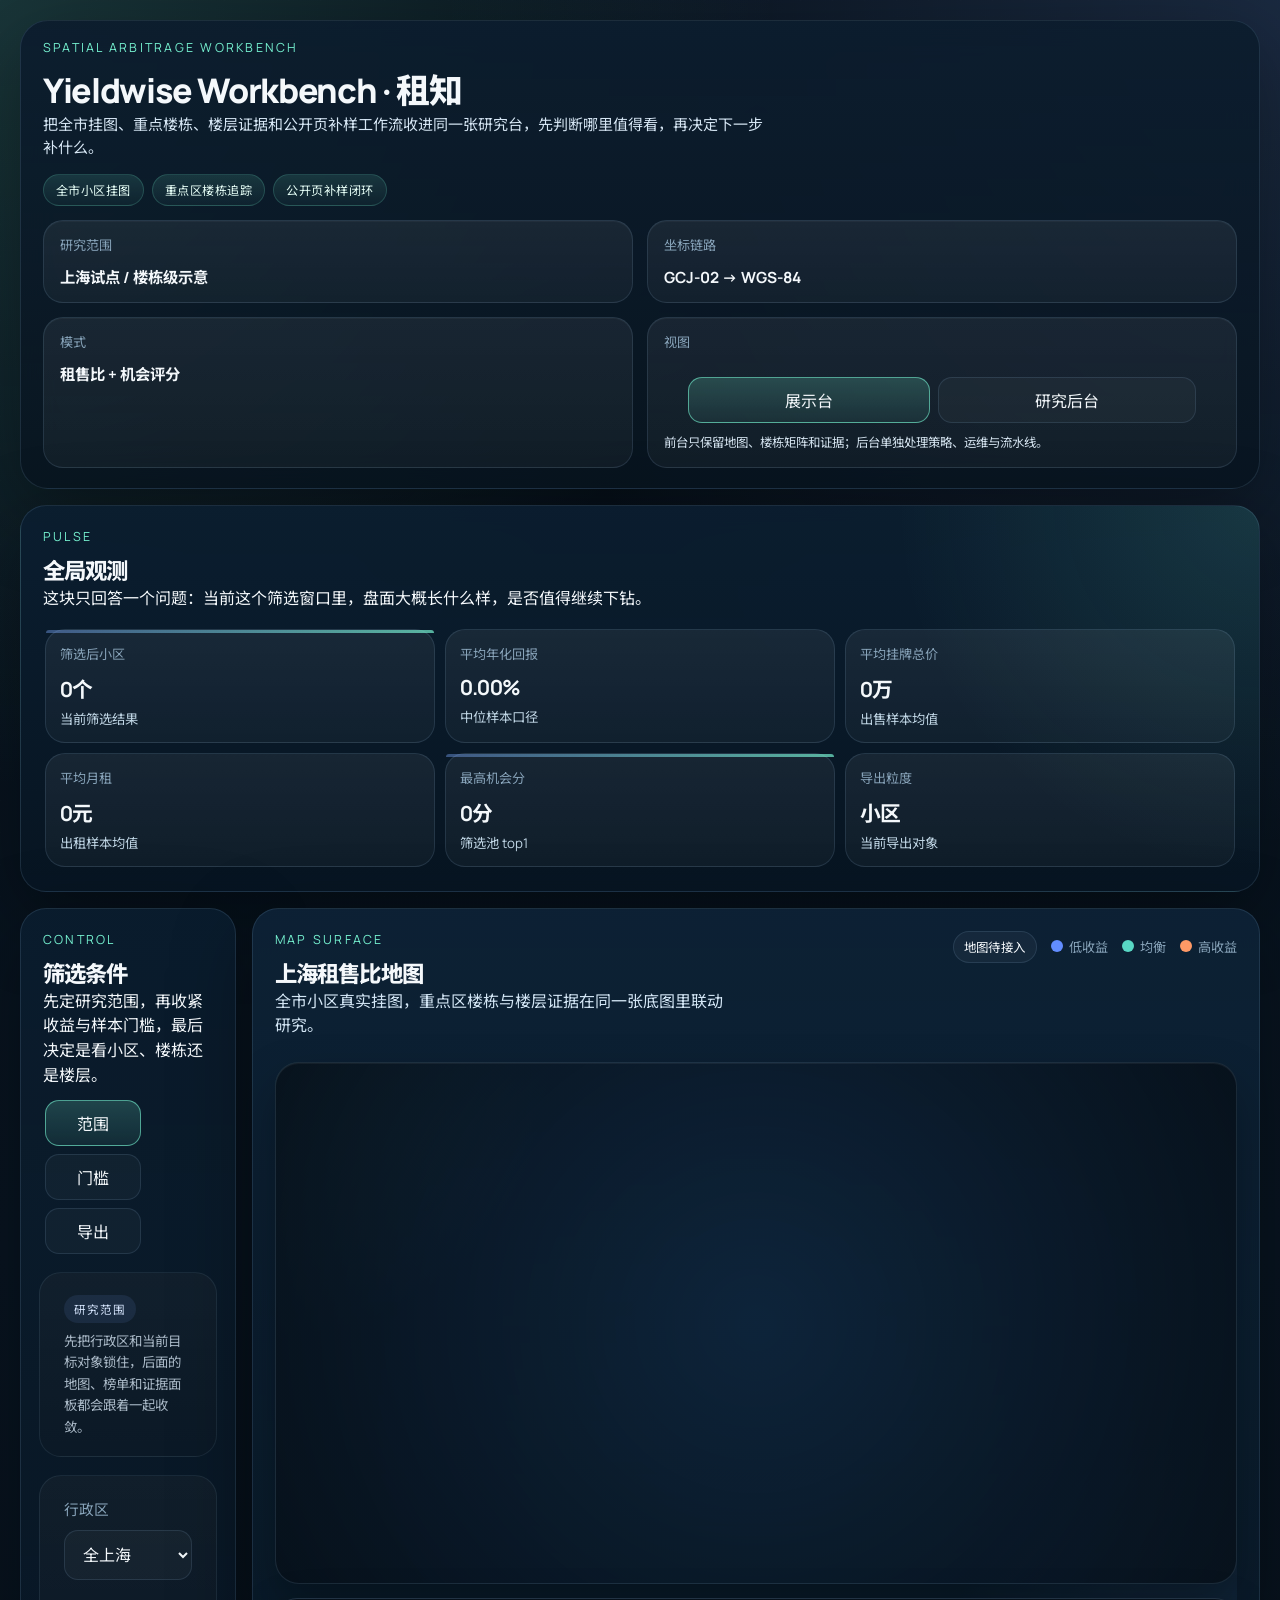
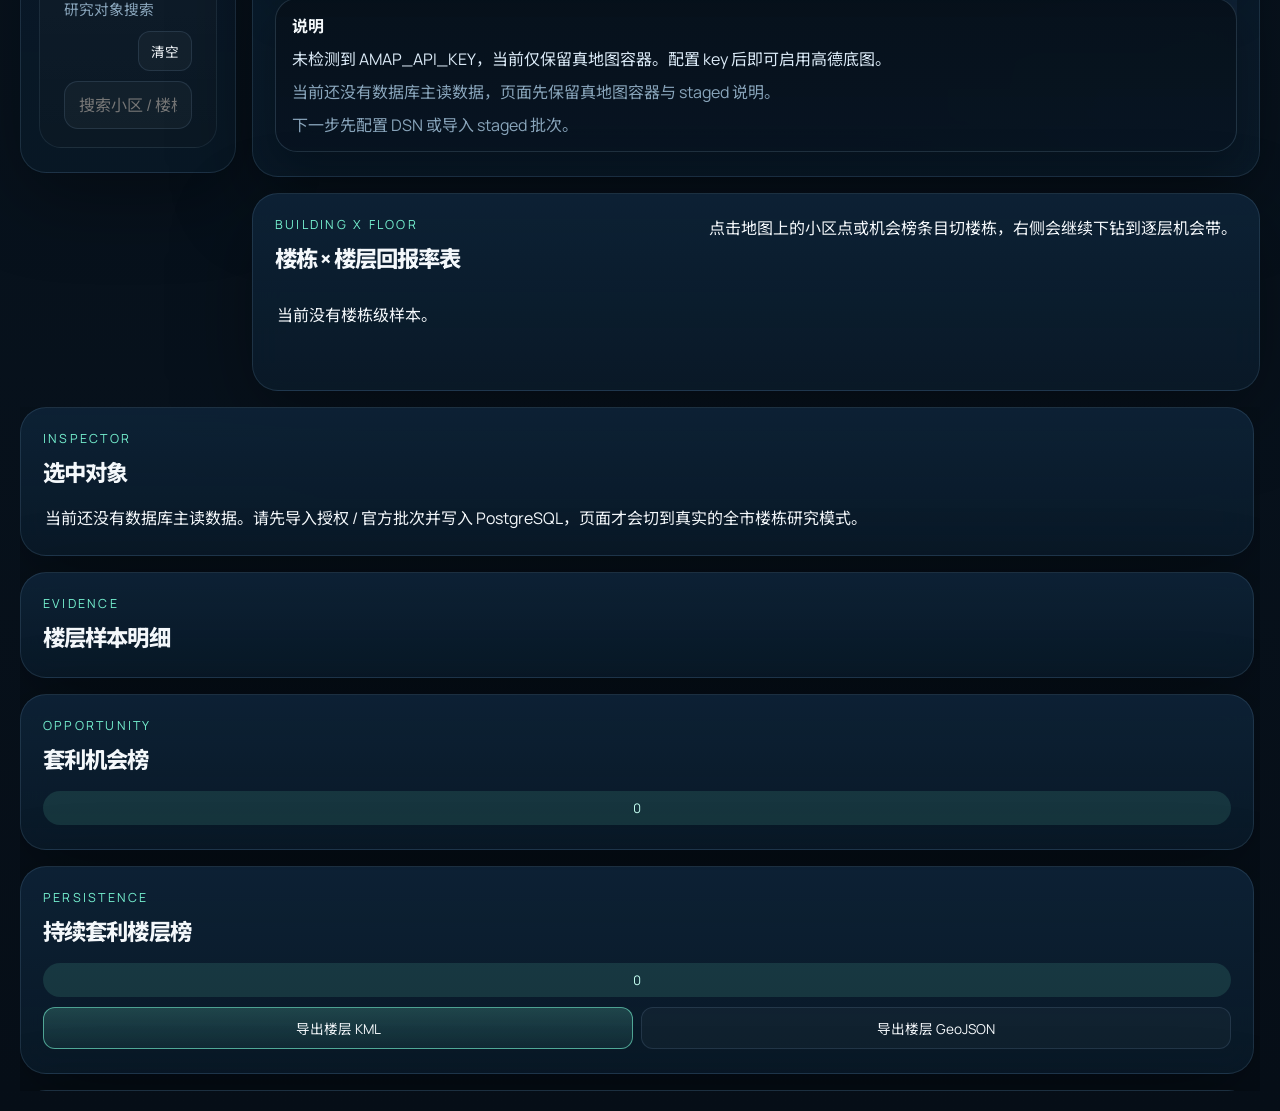
==== commit d566d58e: "feat(branding): rename backstage page H1 to Yieldwise Workbench · 租知 Spec reviewer flagged: B.2 only" ====
--- a/frontend/backstage/index.html
+++ b/frontend/backstage/index.html
@@ -3,7 +3,7 @@
   <head>
     <meta charset="UTF-8" />
     <meta name="viewport" content="width=device-width, initial-scale=1.0" />
-    <title>Shanghai Yield Atlas</title>
+    <title>Yieldwise Workbench · 租知</title>
     <link rel="preconnect" href="https://fonts.googleapis.com" />
     <link rel="preconnect" href="https://fonts.gstatic.com" crossorigin />
     <link
@@ -18,7 +18,7 @@
       <header class="topbar">
         <div class="topbar-copy">
           <p class="eyebrow">Spatial Arbitrage Workbench</p>
-          <h1>Shanghai Yield Atlas</h1>
+          <h1>Yieldwise Workbench · 租知</h1>
           <p class="helper-text topbar-lead">把全市挂图、重点楼栋、楼层证据和公开页补样工作流收进同一张研究台，先判断哪里值得看，再决定下一步补什么。</p>
           <div class="topbar-ribbon">
             <span class="topbar-tag">全市小区挂图</span>
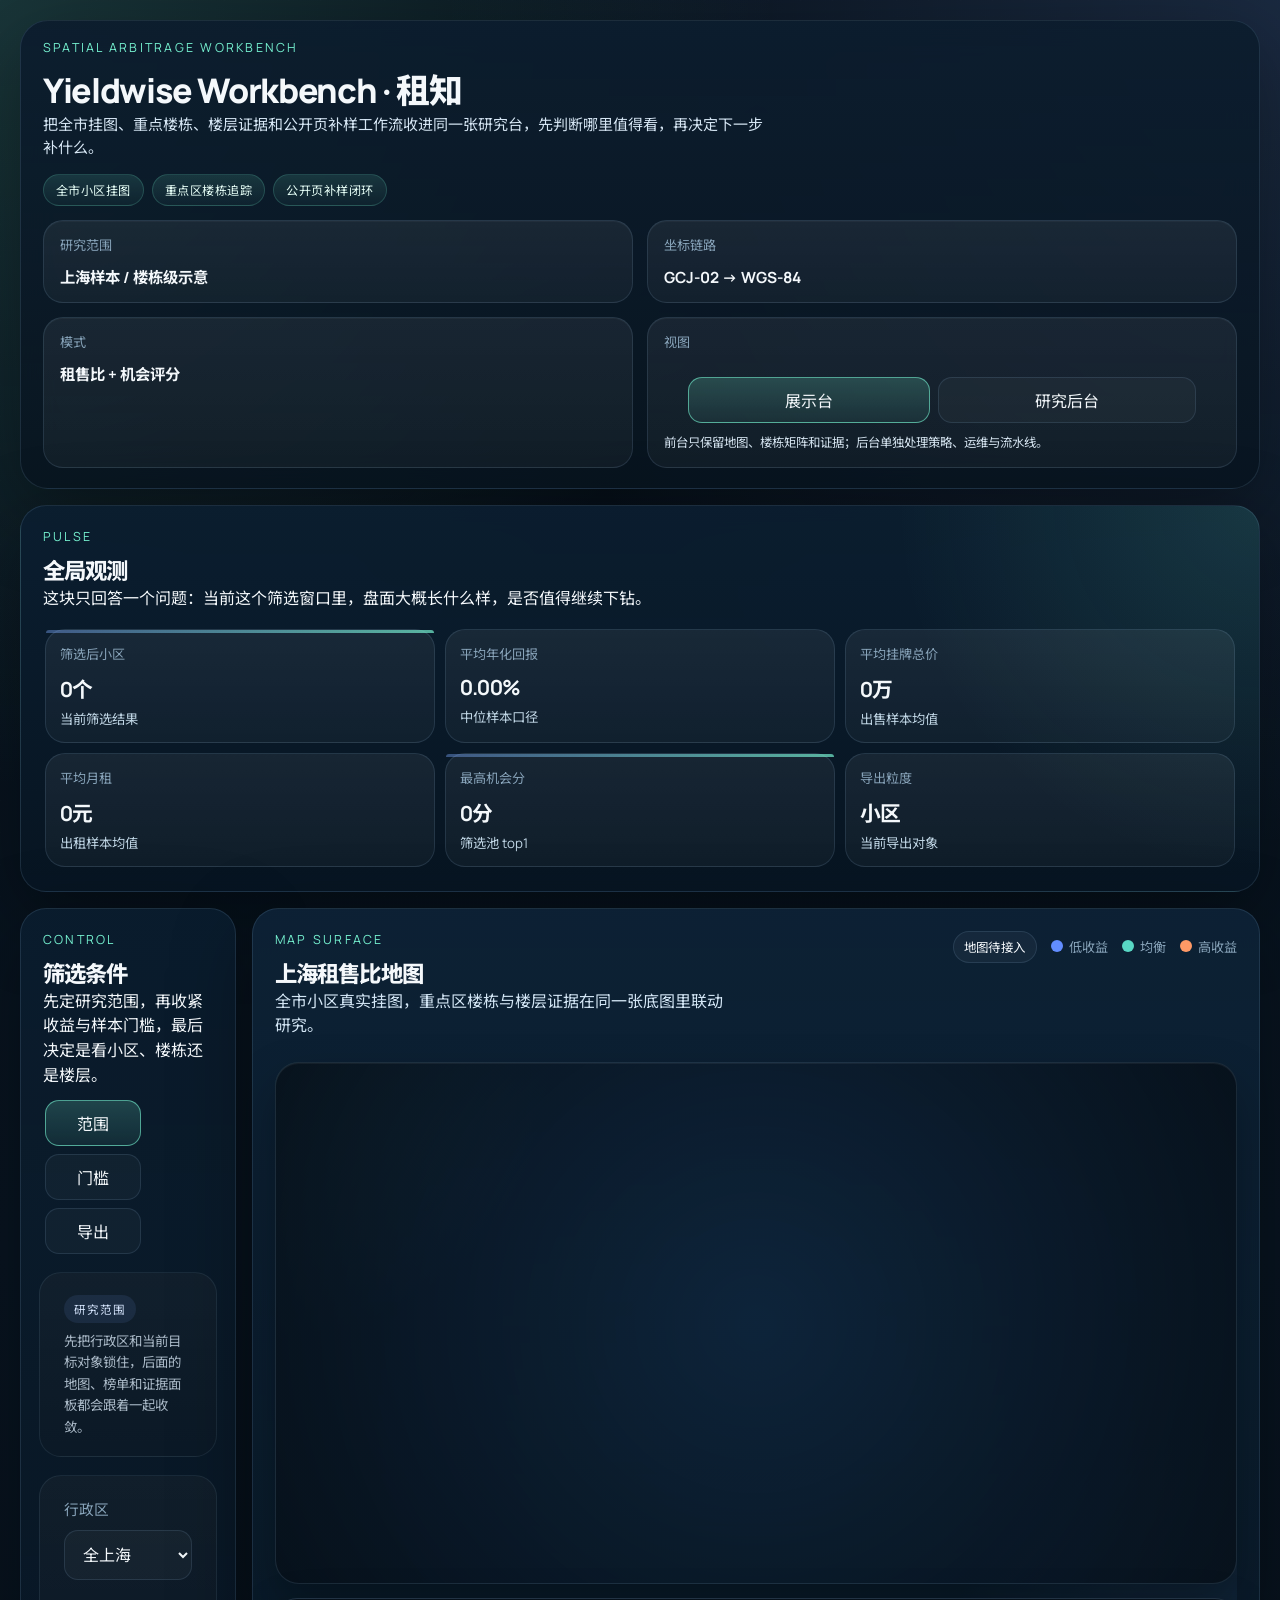
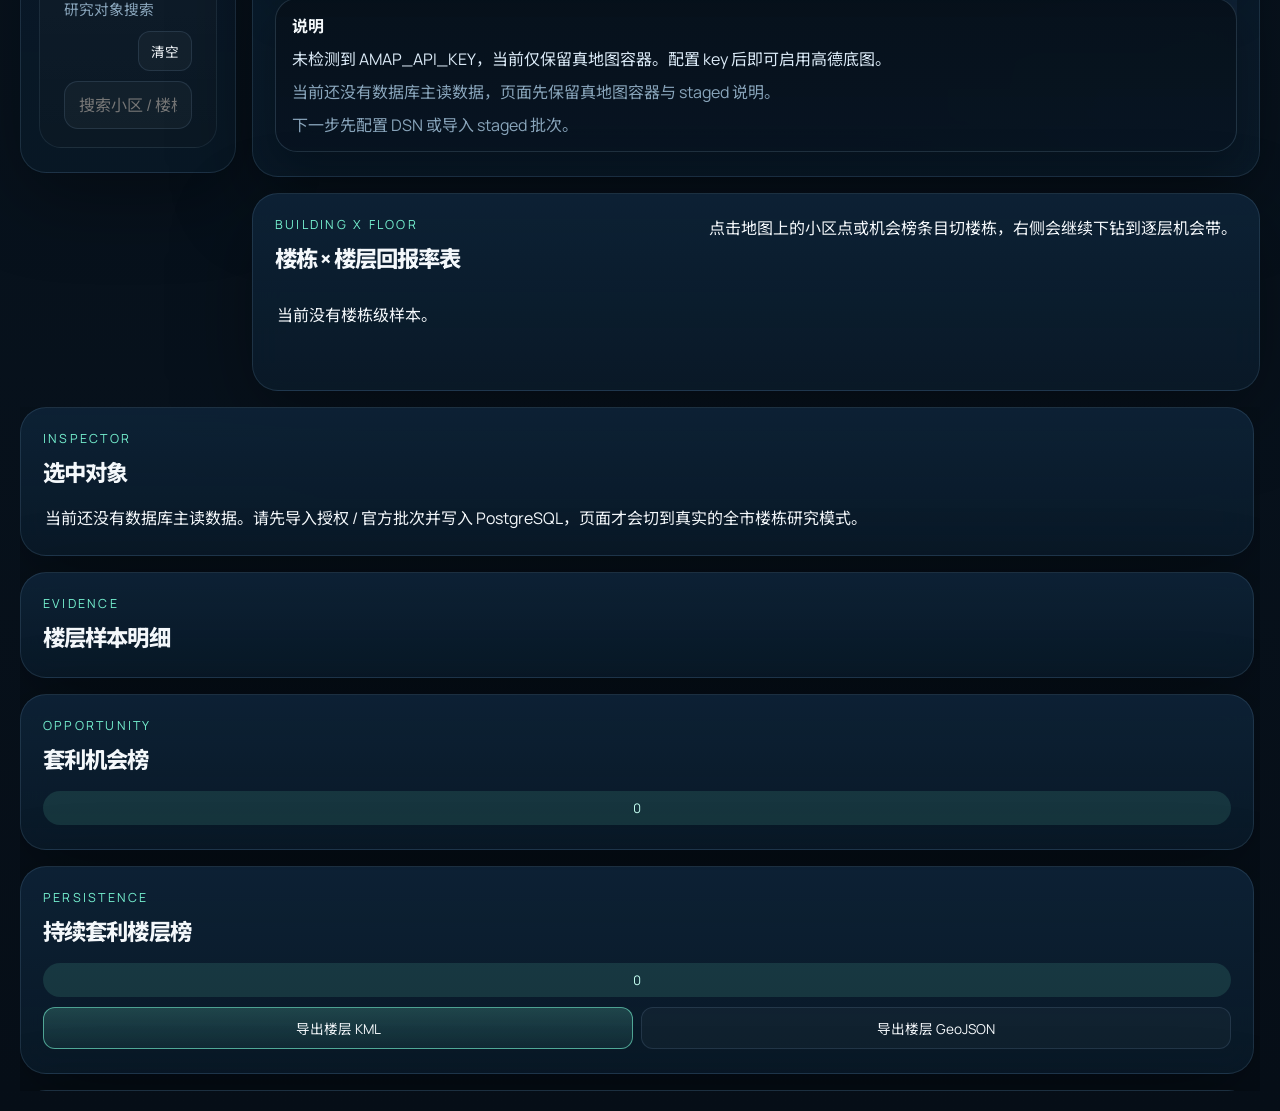
==== commit 06958a58: "chore: remove commercial provider traces" ====
--- a/frontend/backstage/index.html
+++ b/frontend/backstage/index.html
@@ -29,7 +29,7 @@
         <div class="topbar-meta">
           <div>
             <span class="meta-label">研究范围</span>
-            <strong>上海试点 / 楼栋级示意</strong>
+            <strong>上海样本 / 楼栋级示意</strong>
           </div>
           <div>
             <span class="meta-label">坐标链路</span>
@@ -473,6 +473,9 @@
               <button type="button" class="segment ops-tab-button" data-ops-quality-tab="queue" role="tab" aria-selected="false">
                 Review Queue
               </button>
+              <button type="button" class="segment ops-tab-button" data-ops-quality-tab="refresh" role="tab" aria-selected="false">
+                Refresh QA
+              </button>
               <button type="button" class="segment ops-tab-button" data-ops-quality-tab="anchor" role="tab" aria-selected="false">
                 Anchor Watch
               </button>
@@ -485,6 +488,9 @@
             </div>
             <div class="ops-tab-panel ops-tab-panel--quality" data-ops-quality-panel="queue" hidden>
               <div id="addressQueueList" class="queue-list"></div>
+            </div>
+            <div class="ops-tab-panel ops-tab-panel--quality" data-ops-quality-panel="refresh" hidden>
+              <div id="refreshAnomalyQueue" class="queue-list"></div>
             </div>
             <div class="ops-tab-panel ops-tab-panel--quality" data-ops-quality-panel="anchor" hidden>
               <div id="anchorWatchlist" class="queue-list"></div>
@@ -496,7 +502,7 @@
           <div class="panel-heading">
             <p class="eyebrow">Architecture</p>
             <h2>采集与清洗链路</h2>
-            <p class="helper-text research-helper">把“公开页采样 → 标准化 → 去重 → 空间挂载 → 指标快照”这条生产线压成一条可读的研究流水线。</p>
+            <p class="helper-text research-helper">把“公开页采样 → 标准化 → 去重 → 空间挂载 → 指标快照”这条链路压成一条可读的研究流水线。</p>
           </div>
           <div id="pipeline" class="pipeline"></div>
         </section>
--- a/frontend/backstage/styles.css
+++ b/frontend/backstage/styles.css
@@ -1825,23 +1825,28 @@
 
 .ops-overview-card--action {
   padding: 16px 18px;
+  order: 3;
+}
+
+.ops-overview-card--refresh-center {
+  grid-column: 1 / -1;
   order: 2;
 }
 
 .ops-overview-card--coverage {
-  order: 3;
+  order: 4;
 }
 
 .ops-overview-card--sampling {
-  order: 4;
+  order: 5;
 }
 
 .ops-overview-card--geo {
-  order: 5;
+  order: 6;
 }
 
 .ops-overview-card--pipeline {
-  order: 6;
+  order: 7;
 }
 
 .ops-overview-action-grid {
@@ -1863,6 +1868,126 @@
 
 .ops-overview-button-row .action {
   width: 100%;
+}
+
+.refresh-center-title {
+  display: grid;
+  gap: 8px;
+  min-width: 0;
+}
+
+.refresh-center-grid {
+  display: grid;
+  grid-template-columns: repeat(4, minmax(0, 1fr));
+  gap: 10px;
+}
+
+.refresh-center-column {
+  display: grid;
+  align-content: start;
+  gap: 10px;
+  min-width: 0;
+  padding: 12px;
+  border: 1px solid rgba(151, 191, 226, 0.12);
+  border-radius: 16px;
+  background: rgba(5, 15, 25, 0.22);
+}
+
+.refresh-center-section-head,
+.refresh-center-row {
+  display: flex;
+  align-items: flex-start;
+  justify-content: space-between;
+  gap: 10px;
+  min-width: 0;
+}
+
+.refresh-center-section-head span {
+  color: var(--muted);
+  font-size: 0.82rem;
+  white-space: nowrap;
+}
+
+.refresh-center-list {
+  display: grid;
+  gap: 8px;
+}
+
+.refresh-center-latest-job {
+  display: grid;
+  gap: 6px;
+  padding-top: 10px;
+  border-top: 1px solid rgba(151, 191, 226, 0.12);
+}
+
+.refresh-center-latest-job p,
+.refresh-center-latest-job small {
+  margin: 0;
+  overflow: hidden;
+  text-overflow: ellipsis;
+  white-space: nowrap;
+}
+
+.refresh-center-latest-job small {
+  color: var(--muted);
+}
+
+.refresh-center-job-steps,
+.refresh-anomaly-actions {
+  display: flex;
+  flex-wrap: wrap;
+  gap: 6px;
+}
+
+.refresh-center-row p {
+  display: grid;
+  gap: 3px;
+  min-width: 0;
+  margin: 0;
+  text-align: right;
+}
+
+.refresh-center-row strong,
+.refresh-center-row small {
+  overflow: hidden;
+  text-overflow: ellipsis;
+  white-space: nowrap;
+}
+
+.refresh-center-row small {
+  color: var(--muted);
+}
+
+.refresh-center-actions {
+  display: grid;
+  grid-template-columns: repeat(4, minmax(0, 1fr)) minmax(160px, 1.4fr);
+  align-items: center;
+}
+
+.refresh-center-report-path {
+  justify-content: center;
+  min-width: 0;
+  overflow: hidden;
+  text-overflow: ellipsis;
+  white-space: nowrap;
+}
+
+.refresh-anomaly-panel {
+  gap: 12px;
+}
+
+.refresh-anomaly-grid {
+  align-items: stretch;
+}
+
+.refresh-anomaly-item {
+  display: grid;
+  gap: 10px;
+  min-width: 0;
+}
+
+.refresh-anomaly-actions .action {
+  flex: 1 1 96px;
 }
 
 .import-run-list,
@@ -2898,6 +3023,10 @@
   .capture-workbench-layout {
     grid-template-columns: 1fr;
   }
+
+  .refresh-center-grid {
+    grid-template-columns: repeat(2, minmax(0, 1fr));
+  }
 }
 
 @media (max-width: 980px) {
@@ -2986,7 +3115,8 @@
 
   .ops-overview-stat-grid,
   .ops-overview-action-grid,
-  .ops-overview-button-row {
+  .ops-overview-button-row,
+  .refresh-center-grid {
     grid-template-columns: 1fr;
   }
 
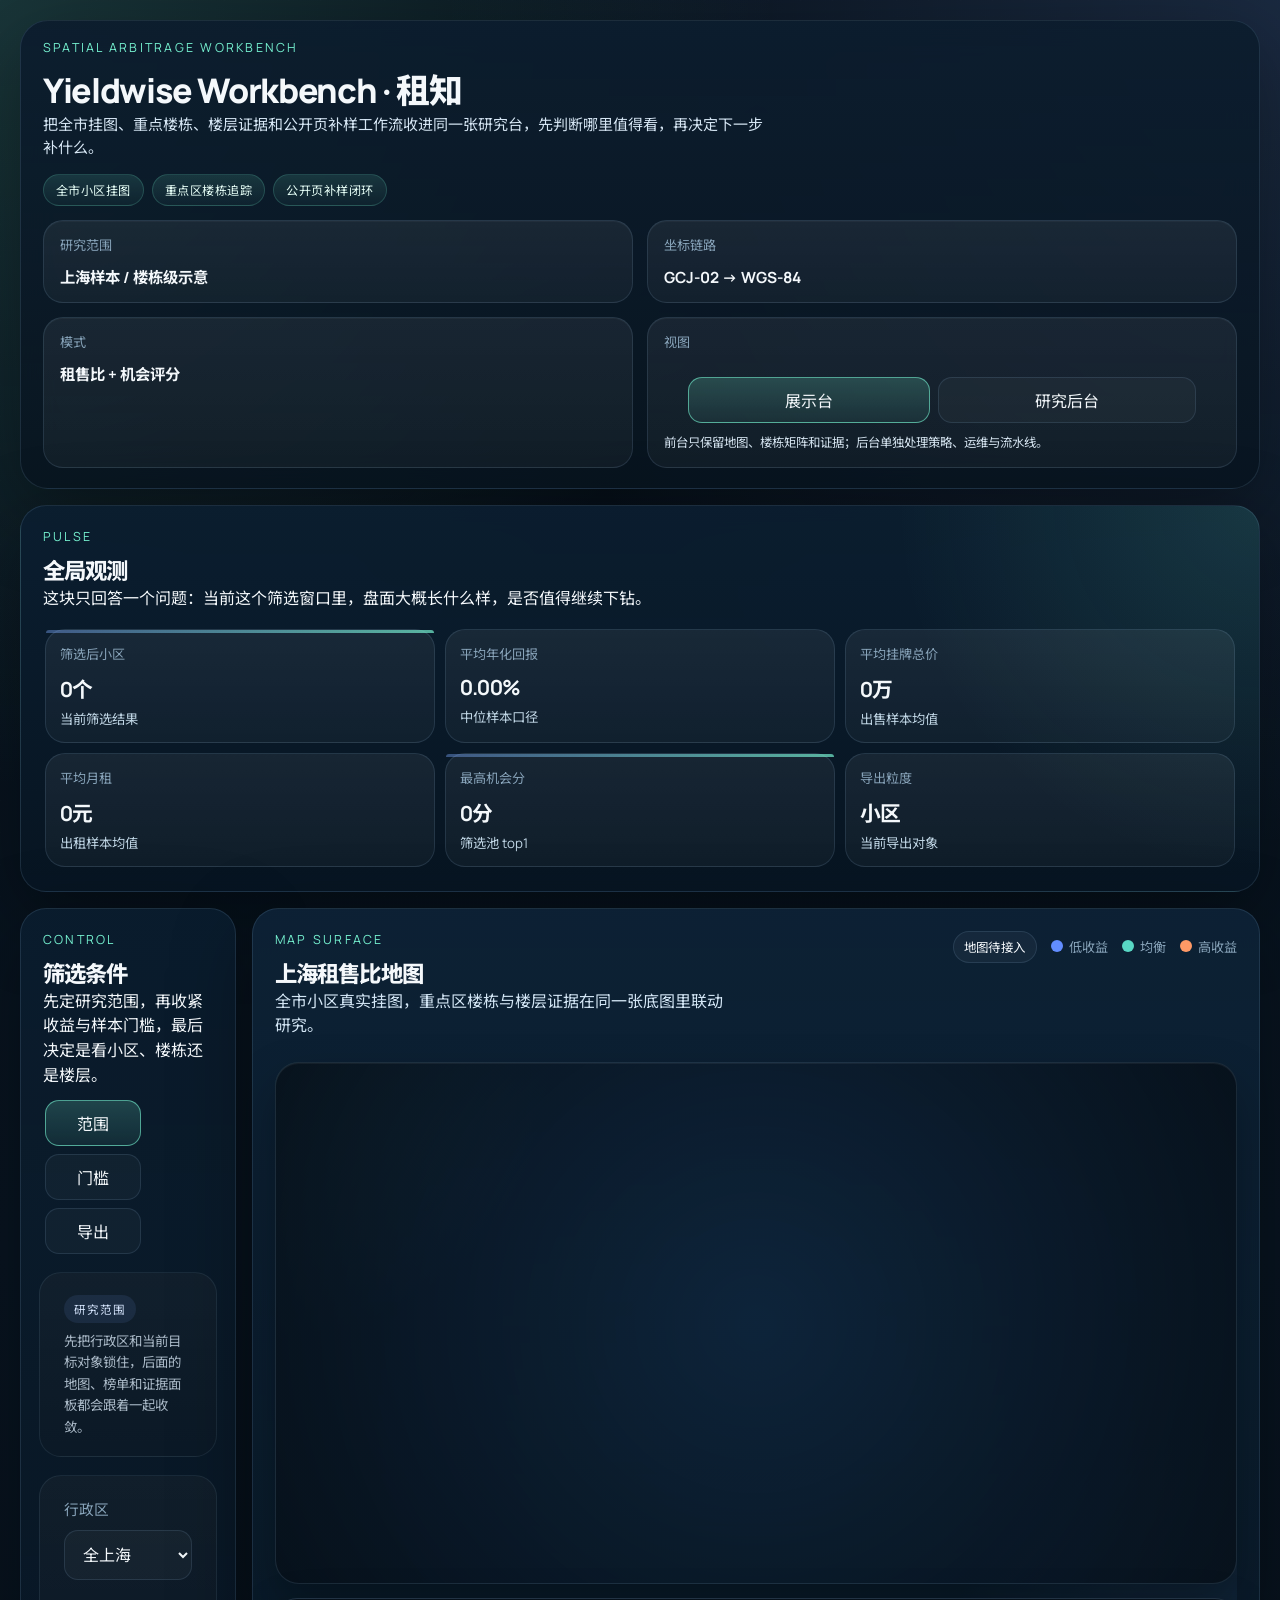
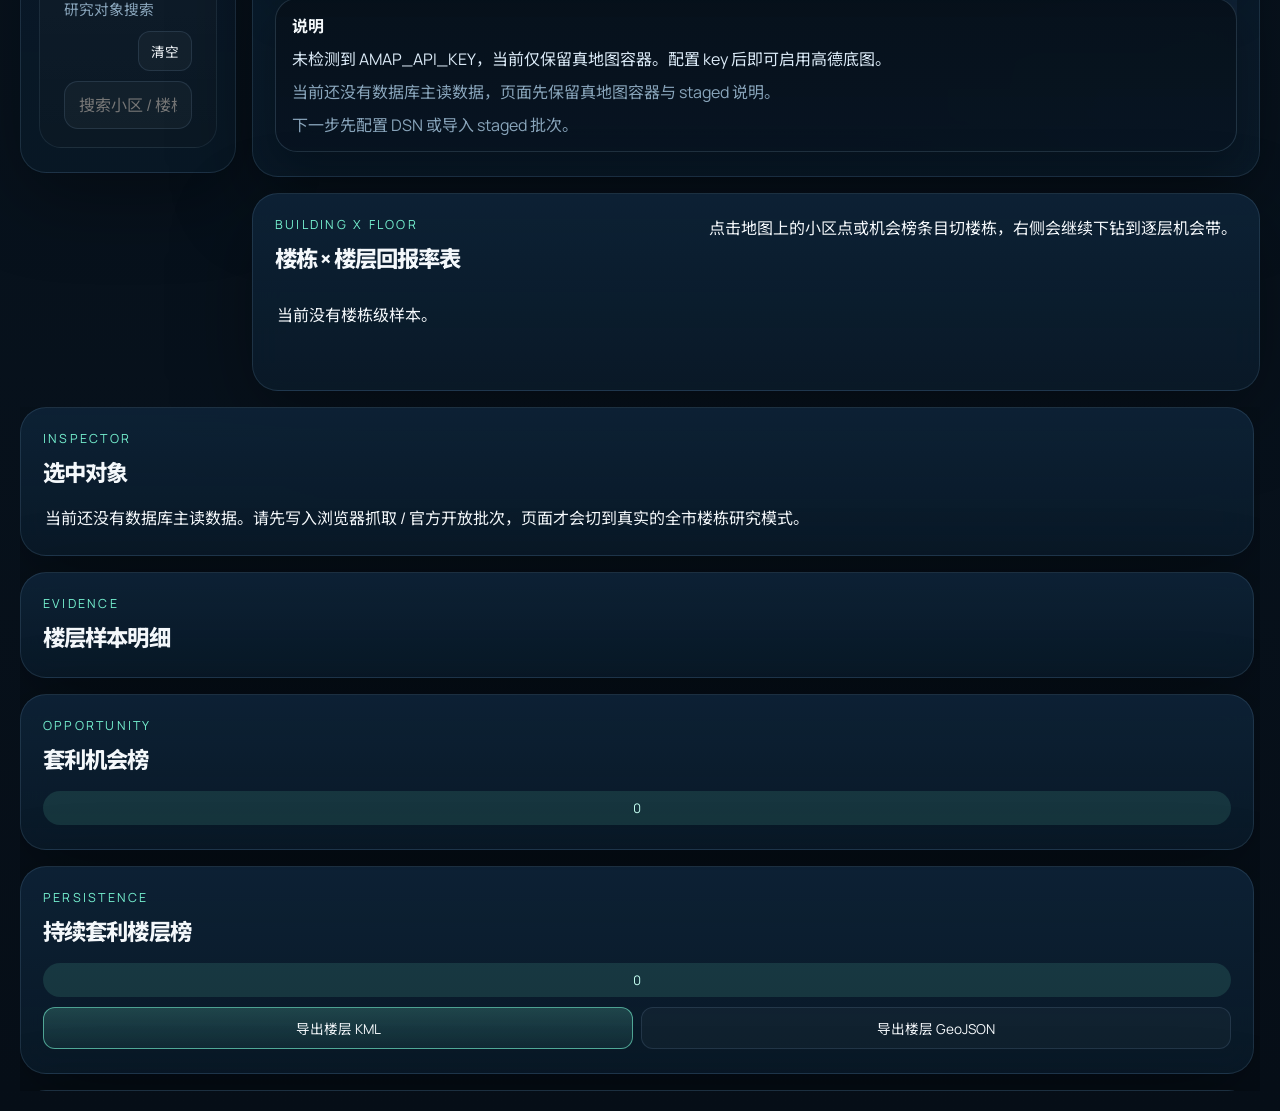
==== commit cfa69487: "refactor backstage review workflow helpers" ====
--- a/frontend/backstage/index.html
+++ b/frontend/backstage/index.html
@@ -528,7 +528,9 @@
     <script src="./lib/hydrate.js"></script>
     <script src="./lib/data-mode.js"></script>
     <script src="./lib/run-selection.js"></script>
+    <script src="./lib/review-workflow.js"></script>
     <script src="./lib/fallback-builders.js"></script>
+    <script src="./lib/lookup.js"></script>
     <script src="./app.js"></script>
   </body>
 </html>
--- a/frontend/backstage/styles.css
+++ b/frontend/backstage/styles.css
@@ -1610,23 +1610,6 @@
   margin-top: 12px;
 }
 
-.anchor-manual-editor {
-  display: grid;
-  gap: 12px;
-  margin-top: 12px;
-  padding: 14px;
-  border: 1px solid rgba(255, 209, 102, 0.28);
-  border-radius: 18px;
-  background: rgba(255, 209, 102, 0.05);
-}
-
-.anchor-manual-grid {
-  display: grid;
-  gap: 10px;
-  margin-top: 10px;
-  grid-template-columns: repeat(2, minmax(0, 1fr));
-}
-
 .anchor-input {
   display: grid;
   gap: 6px;
@@ -1878,7 +1861,7 @@
 
 .refresh-center-grid {
   display: grid;
-  grid-template-columns: repeat(4, minmax(0, 1fr));
+  grid-template-columns: repeat(auto-fit, minmax(190px, 1fr));
   gap: 10px;
 }
 
@@ -2693,7 +2676,9 @@
 }
 
 .trace-status.done,
-.trace-status.online,
+.trace-status.local_ready,
+.trace-status.local_config_ready,
+.trace-status.offline_ready,
 .trace-status.resolved {
   background: rgba(117, 240, 207, 0.16);
   color: #bffcef;
@@ -2702,7 +2687,7 @@
 .trace-status.review,
 .trace-status.needs_review,
 .trace-status.needs_capture,
-.trace-status.partner_negotiation {
+.trace-status.partial_local_config {
   background: rgba(255, 191, 105, 0.18);
   color: #ffd9a8;
 }
@@ -3057,7 +3042,6 @@
   .segment-group,
   .metric-grid,
   .detail-stats,
-  .anchor-manual-grid,
   .detail-kpi-strip,
   .capture-workbench-kpis {
     grid-template-columns: 1fr;
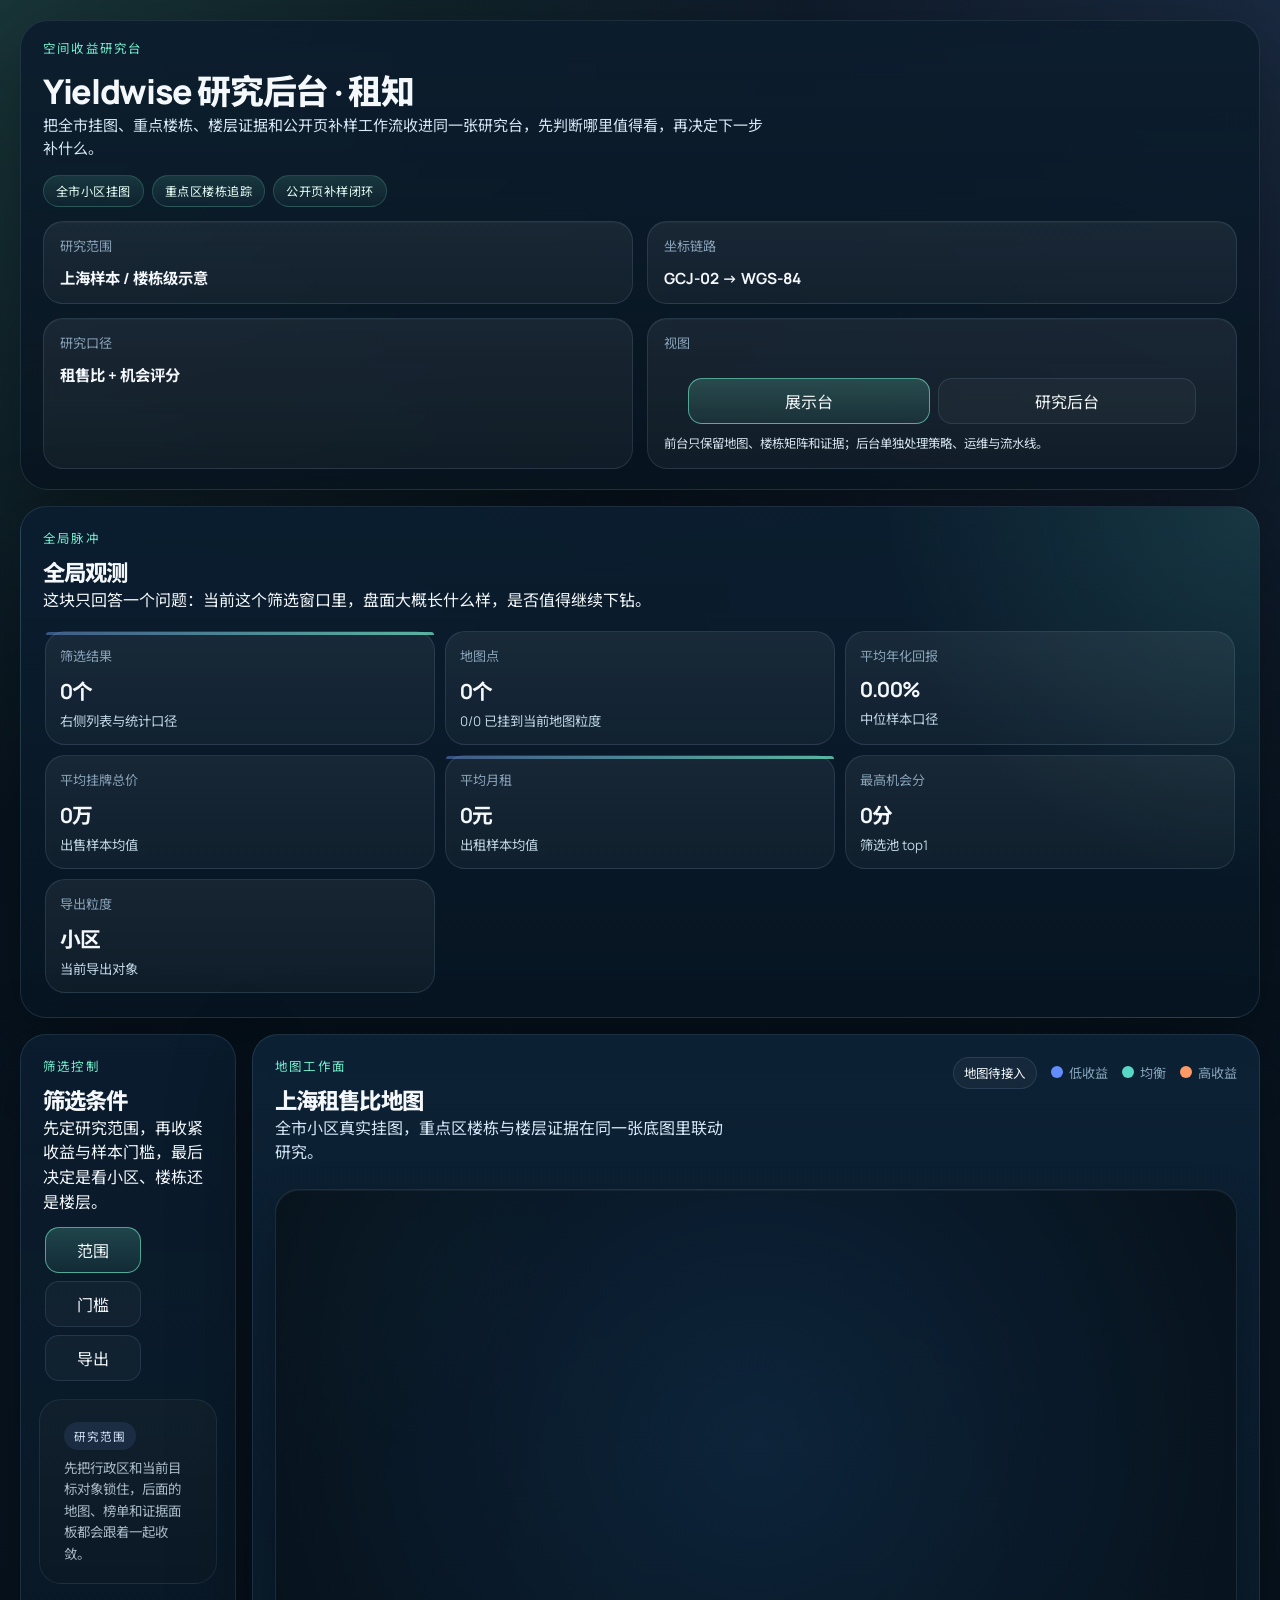
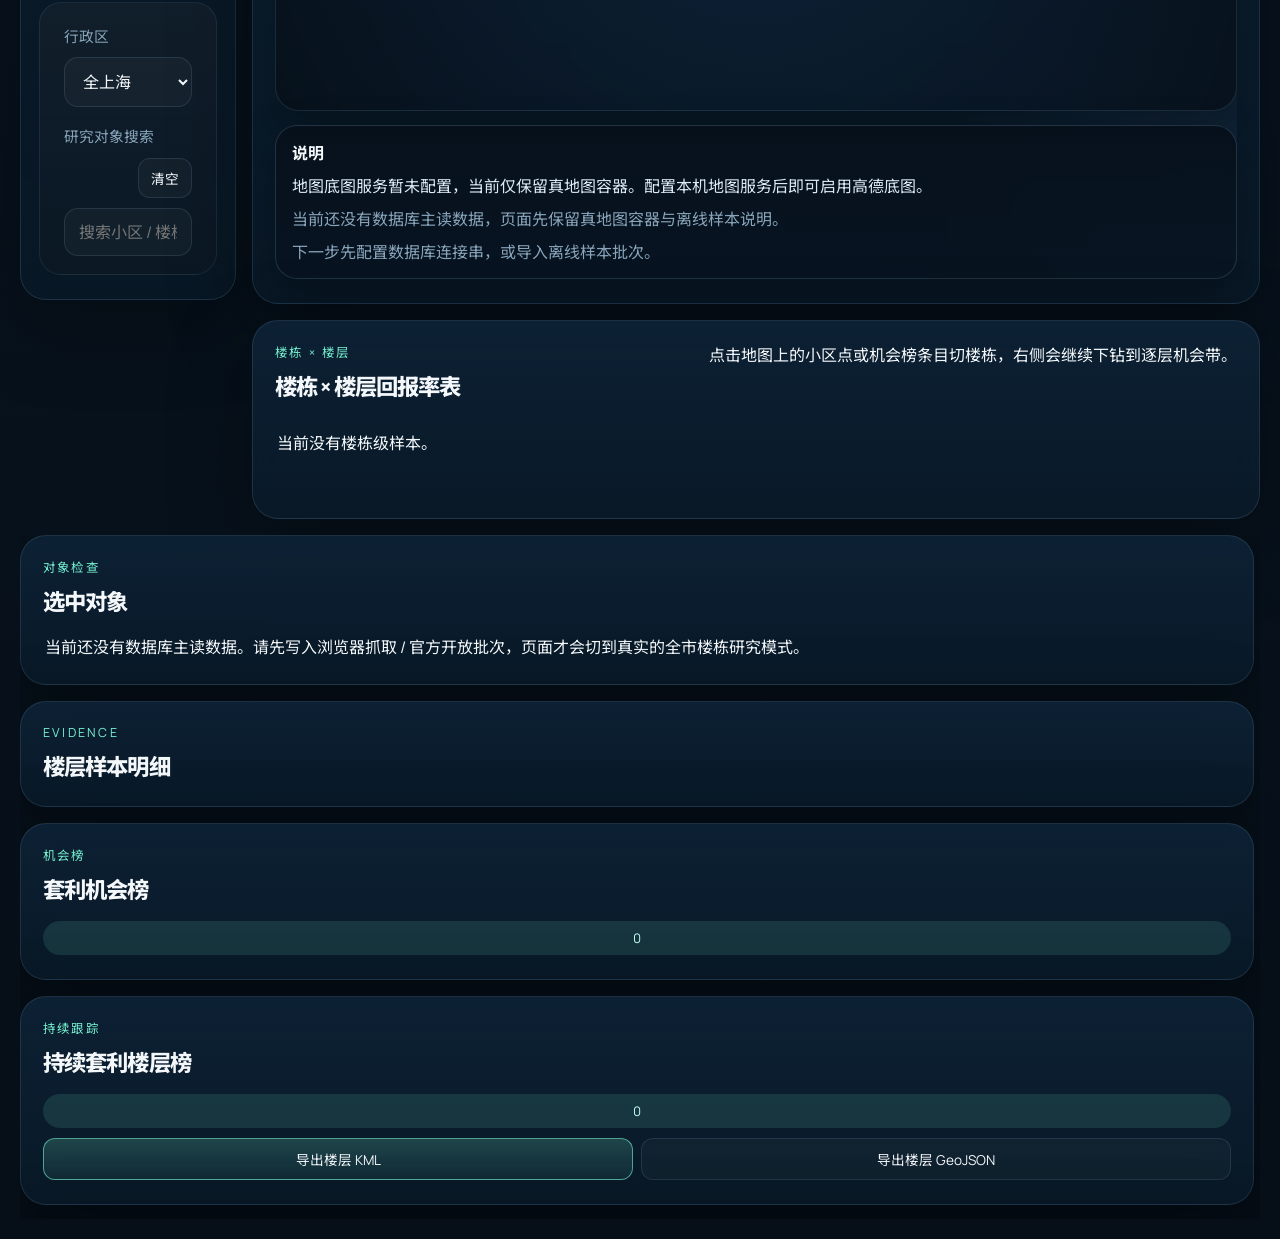
==== commit 21d88bd1: "feat(frontend): improve atlas copy layout and state clarity" ====
--- a/frontend/backstage/index.html
+++ b/frontend/backstage/index.html
@@ -17,8 +17,8 @@
     <div class="app-shell" id="appShell">
       <header class="topbar">
         <div class="topbar-copy">
-          <p class="eyebrow">Spatial Arbitrage Workbench</p>
-          <h1>Yieldwise Workbench · 租知</h1>
+          <p class="eyebrow">空间收益研究台</p>
+          <h1>Yieldwise 研究后台 · 租知</h1>
           <p class="helper-text topbar-lead">把全市挂图、重点楼栋、楼层证据和公开页补样工作流收进同一张研究台，先判断哪里值得看，再决定下一步补什么。</p>
           <div class="topbar-ribbon">
             <span class="topbar-tag">全市小区挂图</span>
@@ -36,7 +36,7 @@
             <strong>GCJ-02 → WGS-84</strong>
           </div>
           <div>
-            <span class="meta-label">模式</span>
+            <span class="meta-label">研究口径</span>
             <strong>租售比 + 机会评分</strong>
           </div>
           <div class="topbar-mode-card">
@@ -58,7 +58,7 @@
 
       <section id="overviewBand" class="panel metric-strip overview-band">
         <div class="panel-heading">
-          <p class="eyebrow">Pulse</p>
+          <p class="eyebrow">全局脉冲</p>
           <h2>全局观测</h2>
           <p class="helper-text">这块只回答一个问题：当前这个筛选窗口里，盘面大概长什么样，是否值得继续下钻。</p>
         </div>
@@ -69,7 +69,7 @@
         <aside class="sidebar">
           <section class="panel filter-panel">
             <div class="panel-heading">
-              <p class="eyebrow">Control</p>
+              <p class="eyebrow">筛选控制</p>
               <h2>筛选条件</h2>
               <p class="helper-text">先定研究范围，再收紧收益与样本门槛，最后决定是看小区、楼栋还是楼层。</p>
             </div>
@@ -186,7 +186,7 @@
           <section class="panel map-panel">
             <div class="panel-heading split">
               <div>
-                <p class="eyebrow">Map Surface</p>
+                <p class="eyebrow">地图工作面</p>
                 <h2>上海租售比地图</h2>
                 <p class="helper-text map-lead">全市小区真实挂图，重点区楼栋与楼层证据在同一张底图里联动研究。</p>
               </div>
@@ -212,7 +212,7 @@
           <section class="panel matrix-panel">
             <div class="panel-heading split">
               <div>
-                <p class="eyebrow">Building x Floor</p>
+                <p class="eyebrow">楼栋 × 楼层</p>
                 <h2 id="matrixTitle">楼栋 × 楼层回报率表</h2>
               </div>
               <p class="helper-text">点击地图上的小区点或机会榜条目切楼栋，右侧会继续下钻到逐层机会带。</p>
@@ -225,7 +225,7 @@
           <section class="panel detail-panel inspector-panel" data-inspector-panel="detail">
             <div class="panel-heading split">
               <div>
-                <p class="eyebrow">Inspector</p>
+                <p class="eyebrow">对象检查</p>
                 <h2>选中对象</h2>
               </div>
               <button
@@ -263,7 +263,7 @@
           <section class="panel ranking-panel inspector-panel" data-inspector-panel="opportunity">
             <div class="panel-heading split">
               <div>
-                <p class="eyebrow">Opportunity</p>
+                <p class="eyebrow">机会榜</p>
                 <h2>套利机会榜</h2>
               </div>
               <div class="panel-heading-actions">
@@ -285,7 +285,7 @@
           <section class="panel ranking-panel inspector-panel" data-inspector-panel="persistence">
             <div class="panel-heading split">
               <div>
-                <p class="eyebrow">Persistence</p>
+                <p class="eyebrow">持续跟踪</p>
                 <h2>持续套利楼层榜</h2>
               </div>
               <div class="panel-heading-actions">
@@ -311,7 +311,7 @@
           <section class="panel ranking-panel inspector-panel" data-inspector-panel="geo">
             <div class="panel-heading split">
               <div>
-                <p class="eyebrow">Geo Ops</p>
+                <p class="eyebrow">几何补采</p>
                 <h2>几何补采优先级榜</h2>
               </div>
               <div class="panel-heading-actions">
@@ -337,7 +337,7 @@
           <section class="panel ranking-panel inspector-panel" data-inspector-panel="sampling">
             <div class="panel-heading split">
               <div>
-                <p class="eyebrow">Sampling</p>
+                <p class="eyebrow">公开页采样</p>
                 <h2>公开页面采样任务包</h2>
               </div>
               <div class="panel-heading-actions">
@@ -372,7 +372,7 @@
               策略
             </button>
             <button type="button" class="segment ops-tab-button" data-research-backstage-tab="operations" role="tab" aria-selected="false">
-              Ops
+              运维
             </button>
             <button type="button" class="segment ops-tab-button" data-research-backstage-tab="pipeline" role="tab" aria-selected="false">
               流水线
@@ -385,7 +385,7 @@
 
         <section class="panel strategy-panel" data-research-panel="strategy">
           <div class="panel-heading">
-            <p class="eyebrow">Stack</p>
+            <p class="eyebrow">数据栈</p>
             <h2>地图与数据策略</h2>
             <p class="helper-text research-helper">先看底层地图栈、坐标策略和数据接入优先级，再决定今天的研究动作落在哪条链路上。</p>
           </div>
@@ -401,7 +401,7 @@
 
           <section class="panel operations-panel" data-research-panel="operations" hidden>
             <div class="panel-heading">
-              <p class="eyebrow">Ops</p>
+              <p class="eyebrow">运维</p>
               <h2>数据接入与地址标准化</h2>
               <p class="helper-text research-helper">这里是研究后场：先看系统状态，再决定是补主档、补样本、补几何，还是直接处理采样 attention。</p>
           </div>
@@ -413,16 +413,16 @@
             <div class="research-section-label">批次与快照</div>
             <div class="ops-tab-strip" id="operationsHistoryTabs" role="tablist" aria-label="批次与快照类型">
               <button type="button" class="segment ops-tab-button is-active" data-ops-history-tab="reference" role="tab" aria-selected="true">
-                Reference
+                主档批次
               </button>
               <button type="button" class="segment ops-tab-button" data-ops-history-tab="import" role="tab" aria-selected="false">
-                Import
+                样本导入
               </button>
               <button type="button" class="segment ops-tab-button" data-ops-history-tab="metrics" role="tab" aria-selected="false">
-                Metrics
+                指标快照
               </button>
               <button type="button" class="segment ops-tab-button" data-ops-history-tab="geo" role="tab" aria-selected="false">
-                Geo
+                几何批次
               </button>
             </div>
             <div class="ops-tab-panel" data-ops-history-panel="reference">
@@ -442,13 +442,13 @@
             <div class="research-section-label">运行细节</div>
             <div class="ops-tab-strip ops-tab-strip--subsection" id="operationsDetailTabs" role="tablist" aria-label="运行细节类型">
               <button type="button" class="segment ops-tab-button is-active" data-ops-detail-tab="geo" role="tab" aria-selected="true">
-                Geo Detail
+                几何详情
               </button>
               <button type="button" class="segment ops-tab-button" data-ops-detail-tab="import" role="tab" aria-selected="false">
-                Import Detail
+                导入详情
               </button>
               <button type="button" class="segment ops-tab-button" data-ops-detail-tab="sources" role="tab" aria-selected="false">
-                Sources
+                数据源
               </button>
             </div>
             <div class="ops-tab-panel ops-tab-panel--detail" data-ops-detail-panel="geo">
@@ -465,19 +465,19 @@
             <div class="research-section-label">采样与质量</div>
             <div class="ops-tab-strip ops-tab-strip--subsection" id="operationsQualityTabs" role="tablist" aria-label="采样与质量类型">
               <button type="button" class="segment ops-tab-button is-active" data-ops-quality-tab="workbench" role="tab" aria-selected="true">
-                Workbench
+                采样工作台
               </button>
               <button type="button" class="segment ops-tab-button" data-ops-quality-tab="coverage" role="tab" aria-selected="false">
-                Coverage
+                覆盖看板
               </button>
               <button type="button" class="segment ops-tab-button" data-ops-quality-tab="queue" role="tab" aria-selected="false">
-                Review Queue
+                复核队列
               </button>
               <button type="button" class="segment ops-tab-button" data-ops-quality-tab="refresh" role="tab" aria-selected="false">
-                Refresh QA
+                刷新质检
               </button>
               <button type="button" class="segment ops-tab-button" data-ops-quality-tab="anchor" role="tab" aria-selected="false">
-                Anchor Watch
+                锚点关注
               </button>
             </div>
             <div class="ops-tab-panel ops-tab-panel--quality" data-ops-quality-panel="workbench">
@@ -500,7 +500,7 @@
 
         <section class="panel pipeline-panel" data-research-panel="pipeline" hidden>
           <div class="panel-heading">
-            <p class="eyebrow">Architecture</p>
+            <p class="eyebrow">链路结构</p>
             <h2>采集与清洗链路</h2>
             <p class="helper-text research-helper">把“公开页采样 → 标准化 → 去重 → 空间挂载 → 指标快照”这条链路压成一条可读的研究流水线。</p>
           </div>
@@ -509,7 +509,7 @@
 
         <section class="panel schema-panel" data-research-panel="schema" hidden>
           <div class="panel-heading">
-            <p class="eyebrow">Storage</p>
+            <p class="eyebrow">存储设计</p>
             <h2>核心表设计</h2>
             <p class="helper-text research-helper">下面是持久层骨架，主要用来判断现在的研究信号最终该沉到哪张表里。</p>
           </div>
--- a/frontend/backstage/styles.css
+++ b/frontend/backstage/styles.css
@@ -2671,6 +2671,8 @@
   padding: 4px 8px;
   border-radius: 999px;
   font-size: 0.75rem;
+  font-weight: 700;
+  border: 1px solid rgba(255, 255, 255, 0.12);
   color: var(--text);
   background: rgba(124, 168, 255, 0.14);
 }
@@ -2687,9 +2689,12 @@
 .trace-status.review,
 .trace-status.needs_review,
 .trace-status.needs_capture,
-.trace-status.partial_local_config {
-  background: rgba(255, 191, 105, 0.18);
-  color: #ffd9a8;
+.trace-status.partial_local_config,
+.trace-status.pending,
+.trace-status.needs_sample {
+  border-color: rgba(255, 191, 105, 0.46);
+  background: rgba(255, 191, 105, 0.26);
+  color: #ffe3b8;
 }
 
 .trace-status.matching,
@@ -2724,13 +2729,15 @@
 }
 
 .trace-status.critical {
-  background: rgba(255, 107, 107, 0.16);
-  color: #ffd1d1;
+  border-color: rgba(255, 107, 107, 0.62);
+  background: rgba(255, 107, 107, 0.3);
+  color: #ffe4e4;
 }
 
 .trace-status.high {
-  background: rgba(255, 191, 105, 0.2);
-  color: #ffe1b8;
+  border-color: rgba(255, 191, 105, 0.58);
+  background: rgba(255, 191, 105, 0.3);
+  color: #fff0d6;
 }
 
 .trace-status.medium {
